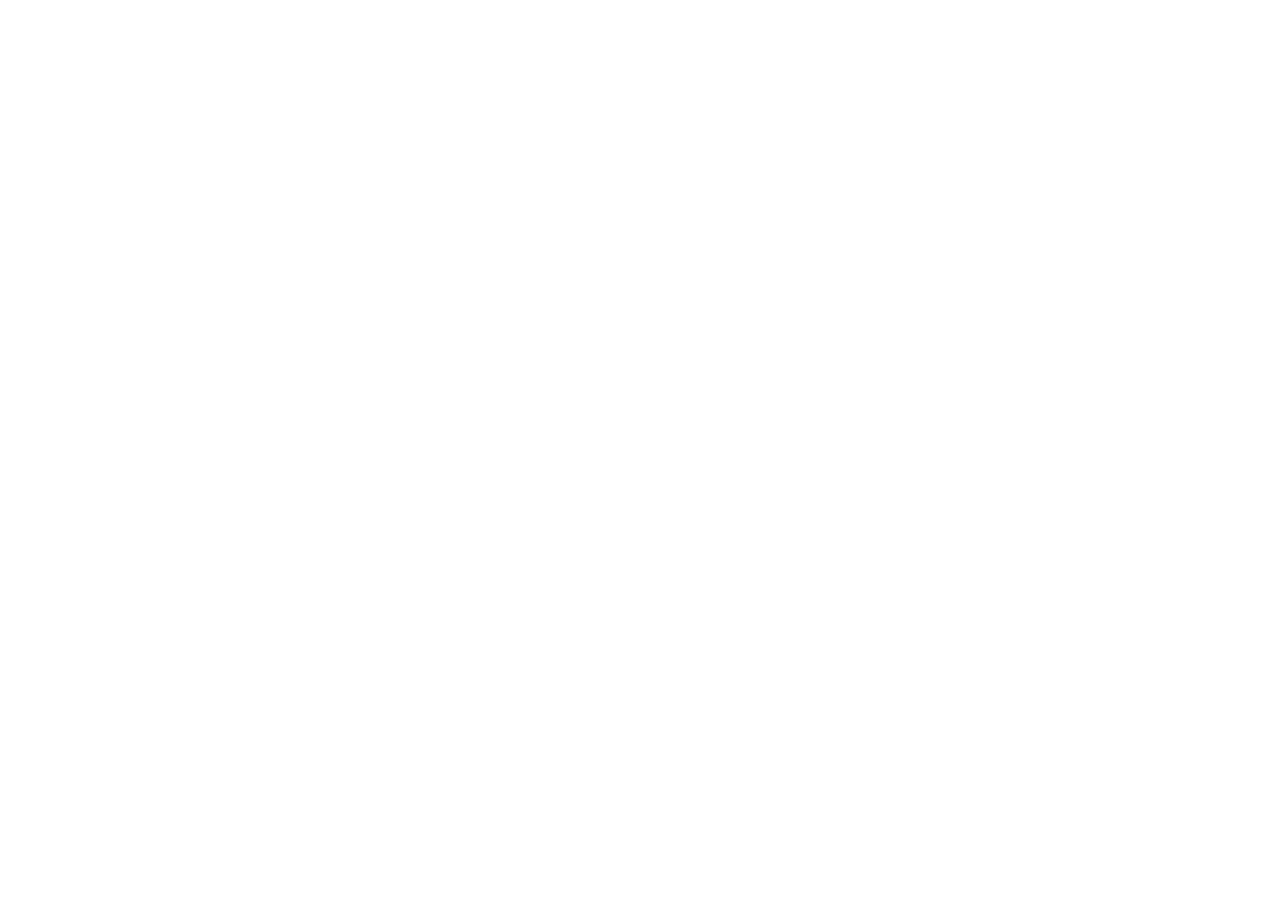
==== docs/index.html @ 1d1999bf "Create index.html" ====
<!doctype html>
<html lang="en">
  <head>
    <meta charset="UTF-8" />
    <link rel="icon" type="image/svg+xml" href="/vite.svg" />
    <meta name="viewport" content="width=device-width, initial-scale=1.0" />
    <title>Vite + Vue + TS</title>
    <script type="module" crossorigin src="/assets/index-CKXNvRRZ.js"></script>
    <link rel="stylesheet" crossorigin href="/assets/index-1byZ3dr3.css">
  </head>
  <body>
    <div id="app"></div>
  </body>
</html>
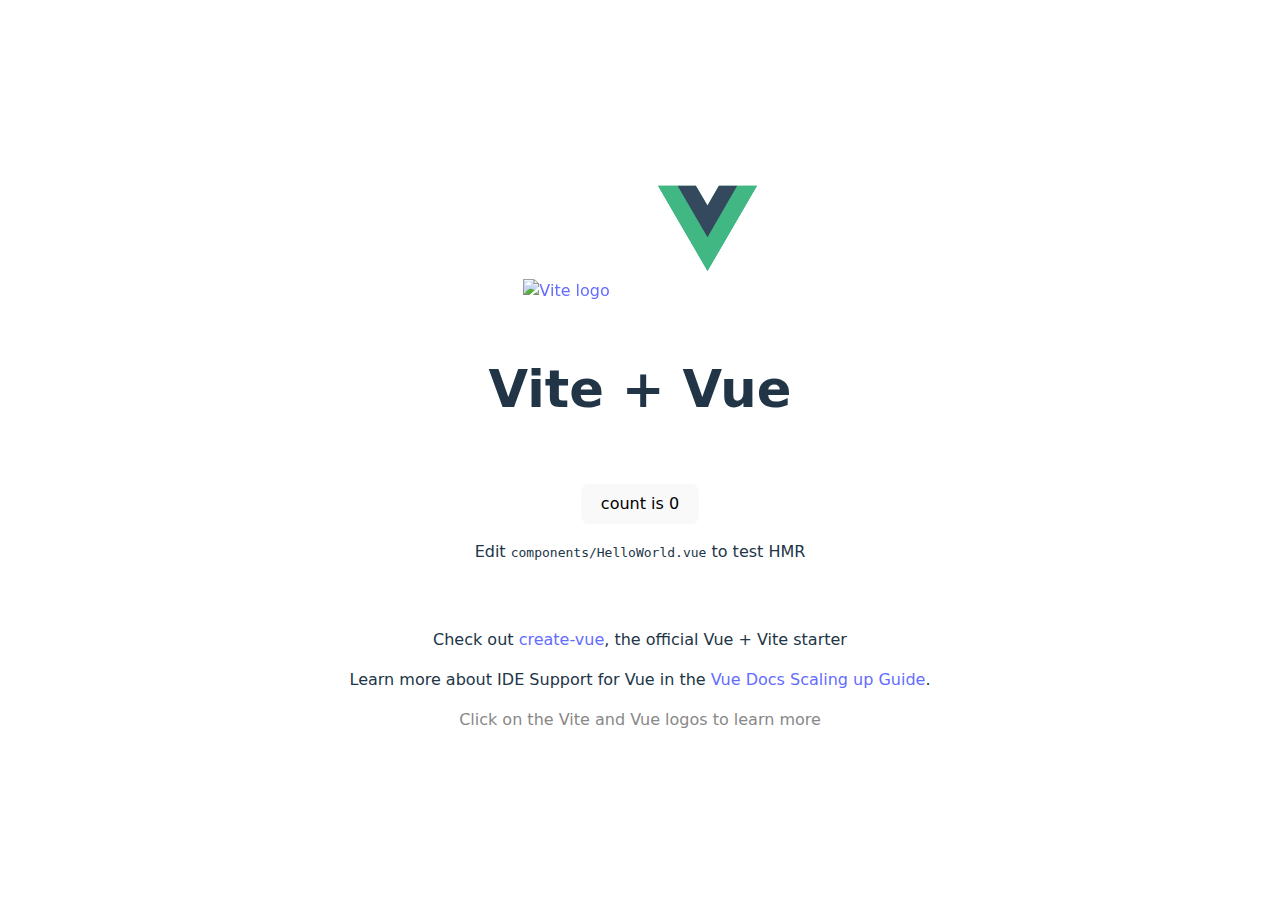
==== commit 52168d65: "Update index.html" ====
--- a/docs/index.html
+++ b/docs/index.html
@@ -5,8 +5,8 @@
     <link rel="icon" type="image/svg+xml" href="/vite.svg" />
     <meta name="viewport" content="width=device-width, initial-scale=1.0" />
     <title>Vite + Vue + TS</title>
-    <script type="module" crossorigin src="/assets/index-CKXNvRRZ.js"></script>
-    <link rel="stylesheet" crossorigin href="/assets/index-1byZ3dr3.css">
+    <script type="module" crossorigin src="./assets/index-CKXNvRRZ.js"></script>
+    <link rel="stylesheet" crossorigin href="./assets/index-1byZ3dr3.css">
   </head>
   <body>
     <div id="app"></div>
--- a/docs/assets/index-1byZ3dr3.css
+++ b/docs/assets/index-1byZ3dr3.css
@@ -0,0 +1 @@
+:root{font-family:system-ui,Avenir,Helvetica,Arial,sans-serif;line-height:1.5;font-weight:400;color-scheme:light dark;color:#ffffffde;background-color:#242424;font-synthesis:none;text-rendering:optimizeLegibility;-webkit-font-smoothing:antialiased;-moz-osx-font-smoothing:grayscale}a{font-weight:500;color:#646cff;text-decoration:inherit}a:hover{color:#535bf2}body{margin:0;display:flex;place-items:center;min-width:320px;min-height:100vh}h1{font-size:3.2em;line-height:1.1}button{border-radius:8px;border:1px solid transparent;padding:.6em 1.2em;font-size:1em;font-weight:500;font-family:inherit;background-color:#1a1a1a;cursor:pointer;transition:border-color .25s}button:hover{border-color:#646cff}button:focus,button:focus-visible{outline:4px auto -webkit-focus-ring-color}.card{padding:2em}#app{max-width:1280px;margin:0 auto;padding:2rem;text-align:center}@media (prefers-color-scheme: light){:root{color:#213547;background-color:#fff}a:hover{color:#747bff}button{background-color:#f9f9f9}}.read-the-docs[data-v-cc337d8c]{color:#888}.logo[data-v-48d00746]{height:6em;padding:1.5em;will-change:filter;transition:filter .3s}.logo[data-v-48d00746]:hover{filter:drop-shadow(0 0 2em #646cffaa)}.logo.vue[data-v-48d00746]:hover{filter:drop-shadow(0 0 2em #42b883aa)}
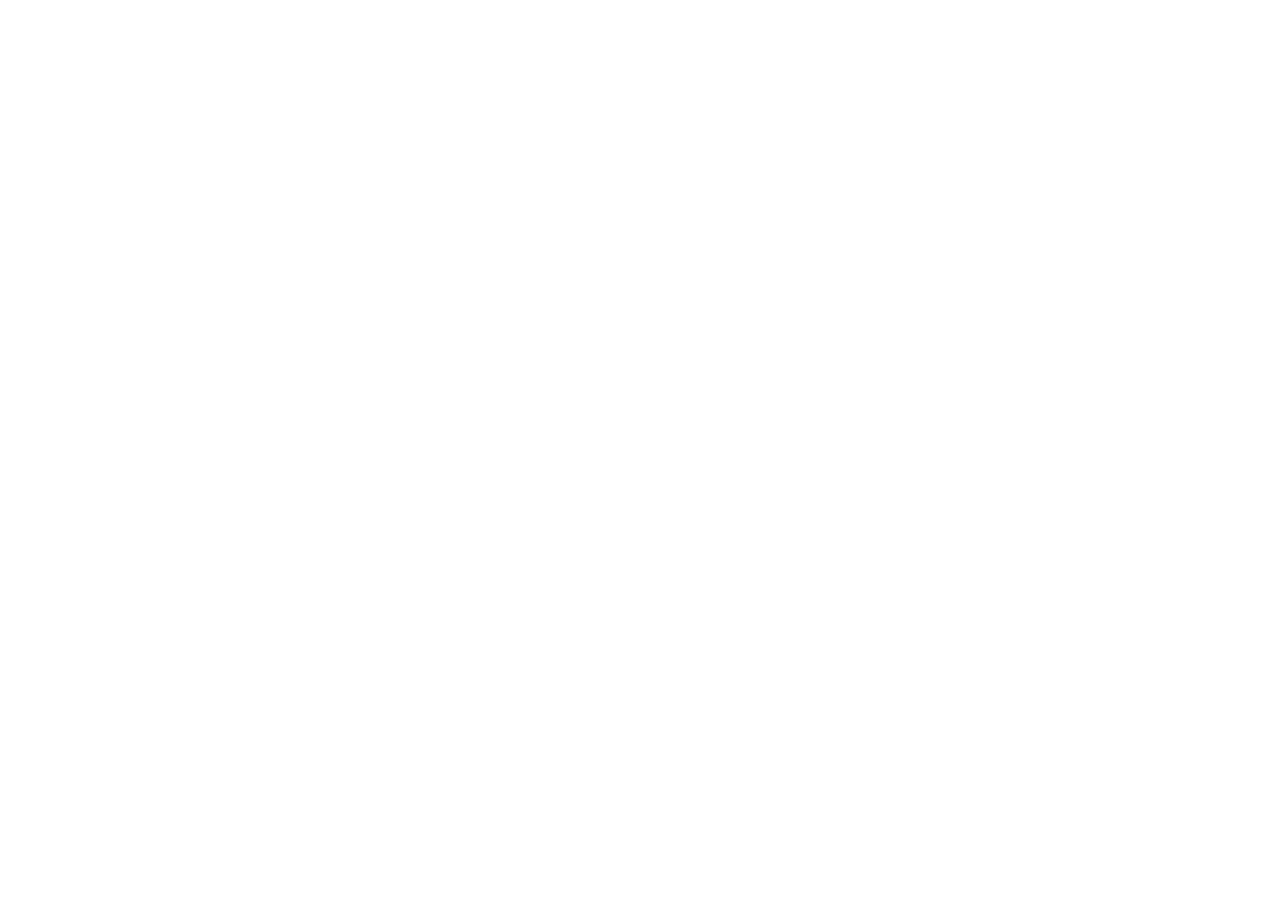
==== commit 5ddee665: "Update index.html" ====
--- a/docs/index.html
+++ b/docs/index.html
@@ -1,14 +1,18 @@
-<!doctype html>
+<!DOCTYPE html>
 <html lang="en">
-  <head>
-    <meta charset="UTF-8" />
-    <link rel="icon" type="image/svg+xml" href="/vite.svg" />
-    <meta name="viewport" content="width=device-width, initial-scale=1.0" />
-    <title>Vite + Vue + TS</title>
-    <script type="module" crossorigin src="./assets/index-CKXNvRRZ.js"></script>
-    <link rel="stylesheet" crossorigin href="./assets/index-1byZ3dr3.css">
-  </head>
-  <body>
-    <div id="app"></div>
-  </body>
+
+<head>
+      <meta charset="UTF-8">
+      <link rel="icon" href="/favicon.ico">
+      <meta name="viewport" content="width=device-width, initial-scale=1.0">
+      <title>Demo</title>
+      <link href="https://fonts.cdnfonts.com/css/lato" rel="stylesheet">
+  <script type="module" crossorigin src="./assets/index-IU7WGxzt.js"></script>
+  <link rel="stylesheet" crossorigin href="./assets/index-e6vzVrHJ.css">
+</head>
+
+<body>
+      <div id="app"></div>
+</body>
+
 </html>
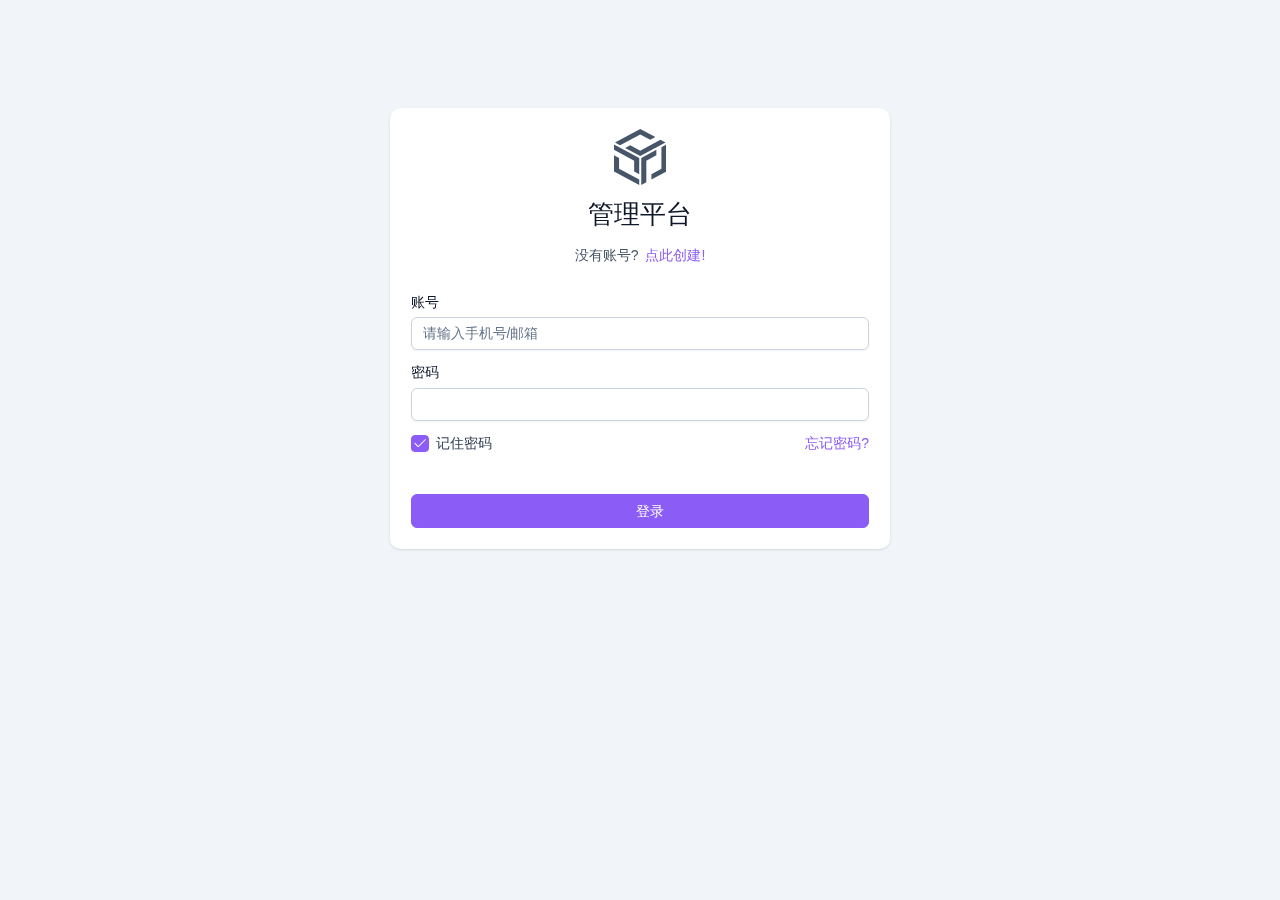
==== commit d5259c78: "update" ====
--- a/docs/index.html
+++ b/docs/index.html
@@ -3,7 +3,7 @@
 
 <head>
       <meta charset="UTF-8">
-      <link rel="icon" href="/favicon.ico">
+      <link rel="icon" href="./favicon.ico">
       <meta name="viewport" content="width=device-width, initial-scale=1.0">
       <title>Demo</title>
       <link href="https://fonts.cdnfonts.com/css/lato" rel="stylesheet">
@@ -15,4 +15,4 @@
       <div id="app"></div>
 </body>
 
-</html>
+</html>--- a/docs/assets/index-e6vzVrHJ.css
+++ b/docs/assets/index-e6vzVrHJ.css
@@ -0,0 +1 @@
+@font-face{font-family:primeicons;font-display:block;src:url(/assets/primeicons-DMOk5skT.eot);src:url(/assets/primeicons-DMOk5skT.eot?#iefix) format("embedded-opentype"),url(/assets/primeicons-C6QP2o4f.woff2) format("woff2"),url(/assets/primeicons-WjwUDZjB.woff) format("woff"),url(/assets/primeicons-MpK4pl85.ttf) format("truetype"),url(/assets/primeicons-Dr5RGzOO.svg?#primeicons) format("svg");font-weight:400;font-style:normal}.pi{font-family:primeicons;speak:none;font-style:normal;font-weight:400;font-variant:normal;text-transform:none;line-height:1;display:inline-block;-webkit-font-smoothing:antialiased;-moz-osx-font-smoothing:grayscale}.pi:before{--webkit-backface-visibility:hidden;backface-visibility:hidden}.pi-fw{width:1.28571429em;text-align:center}.pi-spin{animation:fa-spin 2s infinite linear}@media (prefers-reduced-motion: reduce){.pi-spin{animation-delay:-1ms;animation-duration:1ms;animation-iteration-count:1;transition-delay:0s;transition-duration:0s}}@keyframes fa-spin{0%{transform:rotate(0)}to{transform:rotate(359deg)}}.pi-folder-plus:before{content:""}.pi-receipt:before{content:""}.pi-asterisk:before{content:""}.pi-face-smile:before{content:""}.pi-pinterest:before{content:""}.pi-expand:before{content:""}.pi-pen-to-square:before{content:""}.pi-wave-pulse:before{content:""}.pi-turkish-lira:before{content:""}.pi-spinner-dotted:before{content:""}.pi-crown:before{content:""}.pi-pause-circle:before{content:""}.pi-warehouse:before{content:""}.pi-objects-column:before{content:""}.pi-clipboard:before{content:""}.pi-play-circle:before{content:""}.pi-venus:before{content:""}.pi-cart-minus:before{content:""}.pi-file-plus:before{content:""}.pi-microchip:before{content:""}.pi-twitch:before{content:""}.pi-building-columns:before{content:""}.pi-file-check:before{content:""}.pi-microchip-ai:before{content:""}.pi-trophy:before{content:""}.pi-barcode:before{content:""}.pi-file-arrow-up:before{content:""}.pi-mars:before{content:""}.pi-tiktok:before{content:""}.pi-arrow-up-right-and-arrow-down-left-from-center:before{content:""}.pi-ethereum:before{content:""}.pi-list-check:before{content:""}.pi-thumbtack:before{content:""}.pi-arrow-down-left-and-arrow-up-right-to-center:before{content:""}.pi-equals:before{content:""}.pi-lightbulb:before{content:""}.pi-star-half:before{content:""}.pi-address-book:before{content:""}.pi-chart-scatter:before{content:""}.pi-indian-rupee:before{content:""}.pi-star-half-fill:before{content:""}.pi-cart-arrow-down:before{content:""}.pi-calendar-clock:before{content:""}.pi-sort-up-fill:before{content:""}.pi-sparkles:before{content:""}.pi-bullseye:before{content:""}.pi-sort-down-fill:before{content:""}.pi-graduation-cap:before{content:""}.pi-hammer:before{content:""}.pi-bell-slash:before{content:""}.pi-gauge:before{content:""}.pi-shop:before{content:""}.pi-headphones:before{content:""}.pi-eraser:before{content:""}.pi-stopwatch:before{content:""}.pi-verified:before{content:""}.pi-delete-left:before{content:""}.pi-hourglass:before{content:""}.pi-truck:before{content:""}.pi-wrench:before{content:""}.pi-microphone:before{content:""}.pi-megaphone:before{content:""}.pi-arrow-right-arrow-left:before{content:""}.pi-bitcoin:before{content:""}.pi-file-edit:before{content:""}.pi-language:before{content:""}.pi-file-export:before{content:""}.pi-file-import:before{content:""}.pi-file-word:before{content:""}.pi-gift:before{content:""}.pi-cart-plus:before{content:""}.pi-thumbs-down-fill:before{content:""}.pi-thumbs-up-fill:before{content:""}.pi-arrows-alt:before{content:""}.pi-calculator:before{content:""}.pi-sort-alt-slash:before{content:""}.pi-arrows-h:before{content:""}.pi-arrows-v:before{content:""}.pi-pound:before{content:""}.pi-prime:before{content:""}.pi-chart-pie:before{content:""}.pi-reddit:before{content:""}.pi-code:before{content:""}.pi-sync:before{content:""}.pi-shopping-bag:before{content:""}.pi-server:before{content:""}.pi-database:before{content:""}.pi-hashtag:before{content:""}.pi-bookmark-fill:before{content:""}.pi-filter-fill:before{content:""}.pi-heart-fill:before{content:""}.pi-flag-fill:before{content:""}.pi-circle:before{content:""}.pi-circle-fill:before{content:""}.pi-bolt:before{content:""}.pi-history:before{content:""}.pi-box:before{content:""}.pi-at:before{content:""}.pi-arrow-up-right:before{content:""}.pi-arrow-up-left:before{content:""}.pi-arrow-down-left:before{content:""}.pi-arrow-down-right:before{content:""}.pi-telegram:before{content:""}.pi-stop-circle:before{content:""}.pi-stop:before{content:""}.pi-whatsapp:before{content:""}.pi-building:before{content:""}.pi-qrcode:before{content:""}.pi-car:before{content:""}.pi-instagram:before{content:""}.pi-linkedin:before{content:""}.pi-send:before{content:""}.pi-slack:before{content:""}.pi-sun:before{content:""}.pi-moon:before{content:""}.pi-vimeo:before{content:""}.pi-youtube:before{content:""}.pi-flag:before{content:""}.pi-wallet:before{content:""}.pi-map:before{content:""}.pi-link:before{content:""}.pi-credit-card:before{content:""}.pi-discord:before{content:""}.pi-percentage:before{content:""}.pi-euro:before{content:""}.pi-book:before{content:""}.pi-shield:before{content:""}.pi-paypal:before{content:""}.pi-amazon:before{content:""}.pi-phone:before{content:""}.pi-filter-slash:before{content:""}.pi-facebook:before{content:""}.pi-github:before{content:""}.pi-twitter:before{content:""}.pi-step-backward-alt:before{content:""}.pi-step-forward-alt:before{content:""}.pi-forward:before{content:""}.pi-backward:before{content:""}.pi-fast-backward:before{content:""}.pi-fast-forward:before{content:""}.pi-pause:before{content:""}.pi-play:before{content:""}.pi-compass:before{content:""}.pi-id-card:before{content:""}.pi-ticket:before{content:""}.pi-file-o:before{content:""}.pi-reply:before{content:""}.pi-directions-alt:before{content:""}.pi-directions:before{content:""}.pi-thumbs-up:before{content:""}.pi-thumbs-down:before{content:""}.pi-sort-numeric-down-alt:before{content:""}.pi-sort-numeric-up-alt:before{content:""}.pi-sort-alpha-down-alt:before{content:""}.pi-sort-alpha-up-alt:before{content:""}.pi-sort-numeric-down:before{content:""}.pi-sort-numeric-up:before{content:""}.pi-sort-alpha-down:before{content:""}.pi-sort-alpha-up:before{content:""}.pi-sort-alt:before{content:""}.pi-sort-amount-up:before{content:""}.pi-sort-amount-down:before{content:""}.pi-sort-amount-down-alt:before{content:""}.pi-sort-amount-up-alt:before{content:""}.pi-palette:before{content:""}.pi-undo:before{content:""}.pi-desktop:before{content:""}.pi-sliders-v:before{content:""}.pi-sliders-h:before{content:""}.pi-search-plus:before{content:""}.pi-search-minus:before{content:""}.pi-file-excel:before{content:""}.pi-file-pdf:before{content:""}.pi-check-square:before{content:""}.pi-chart-line:before{content:""}.pi-user-edit:before{content:""}.pi-exclamation-circle:before{content:""}.pi-android:before{content:""}.pi-google:before{content:""}.pi-apple:before{content:""}.pi-microsoft:before{content:""}.pi-heart:before{content:""}.pi-mobile:before{content:""}.pi-tablet:before{content:""}.pi-key:before{content:""}.pi-shopping-cart:before{content:""}.pi-comments:before{content:""}.pi-comment:before{content:""}.pi-briefcase:before{content:""}.pi-bell:before{content:""}.pi-paperclip:before{content:""}.pi-share-alt:before{content:""}.pi-envelope:before{content:""}.pi-volume-down:before{content:""}.pi-volume-up:before{content:""}.pi-volume-off:before{content:""}.pi-eject:before{content:""}.pi-money-bill:before{content:""}.pi-images:before{content:""}.pi-image:before{content:""}.pi-sign-in:before{content:""}.pi-sign-out:before{content:""}.pi-wifi:before{content:""}.pi-sitemap:before{content:""}.pi-chart-bar:before{content:""}.pi-camera:before{content:""}.pi-dollar:before{content:""}.pi-lock-open:before{content:""}.pi-table:before{content:""}.pi-map-marker:before{content:""}.pi-list:before{content:""}.pi-eye-slash:before{content:""}.pi-eye:before{content:""}.pi-folder-open:before{content:""}.pi-folder:before{content:""}.pi-video:before{content:""}.pi-inbox:before{content:""}.pi-lock:before{content:""}.pi-unlock:before{content:""}.pi-tags:before{content:""}.pi-tag:before{content:""}.pi-power-off:before{content:""}.pi-save:before{content:""}.pi-question-circle:before{content:""}.pi-question:before{content:""}.pi-copy:before{content:""}.pi-file:before{content:""}.pi-clone:before{content:""}.pi-calendar-times:before{content:""}.pi-calendar-minus:before{content:""}.pi-calendar-plus:before{content:""}.pi-ellipsis-v:before{content:""}.pi-ellipsis-h:before{content:""}.pi-bookmark:before{content:""}.pi-globe:before{content:""}.pi-replay:before{content:""}.pi-filter:before{content:""}.pi-print:before{content:""}.pi-align-right:before{content:""}.pi-align-left:before{content:""}.pi-align-center:before{content:""}.pi-align-justify:before{content:""}.pi-cog:before{content:""}.pi-cloud-download:before{content:""}.pi-cloud-upload:before{content:""}.pi-cloud:before{content:""}.pi-pencil:before{content:""}.pi-users:before{content:""}.pi-clock:before{content:""}.pi-user-minus:before{content:""}.pi-user-plus:before{content:""}.pi-trash:before{content:""}.pi-external-link:before{content:""}.pi-window-maximize:before{content:""}.pi-window-minimize:before{content:""}.pi-refresh:before{content:""}.pi-user:before{content:""}.pi-exclamation-triangle:before{content:""}.pi-calendar:before{content:""}.pi-chevron-circle-left:before{content:""}.pi-chevron-circle-down:before{content:""}.pi-chevron-circle-right:before{content:""}.pi-chevron-circle-up:before{content:""}.pi-angle-double-down:before{content:""}.pi-angle-double-left:before{content:""}.pi-angle-double-right:before{content:""}.pi-angle-double-up:before{content:""}.pi-angle-down:before{content:""}.pi-angle-left:before{content:""}.pi-angle-right:before{content:""}.pi-angle-up:before{content:""}.pi-upload:before{content:""}.pi-download:before{content:""}.pi-ban:before{content:""}.pi-star-fill:before{content:""}.pi-star:before{content:""}.pi-chevron-left:before{content:""}.pi-chevron-right:before{content:""}.pi-chevron-down:before{content:""}.pi-chevron-up:before{content:""}.pi-caret-left:before{content:""}.pi-caret-right:before{content:""}.pi-caret-down:before{content:""}.pi-caret-up:before{content:""}.pi-search:before{content:""}.pi-check:before{content:""}.pi-check-circle:before{content:""}.pi-times:before{content:""}.pi-times-circle:before{content:""}.pi-plus:before{content:""}.pi-plus-circle:before{content:""}.pi-minus:before{content:""}.pi-minus-circle:before{content:""}.pi-circle-on:before{content:""}.pi-circle-off:before{content:""}.pi-sort-down:before{content:""}.pi-sort-up:before{content:""}.pi-sort:before{content:""}.pi-step-backward:before{content:""}.pi-step-forward:before{content:""}.pi-th-large:before{content:""}.pi-arrow-down:before{content:""}.pi-arrow-left:before{content:""}.pi-arrow-right:before{content:""}.pi-arrow-up:before{content:""}.pi-bars:before{content:""}.pi-arrow-circle-down:before{content:""}.pi-arrow-circle-left:before{content:""}.pi-arrow-circle-right:before{content:""}.pi-arrow-circle-up:before{content:""}.pi-info:before{content:""}.pi-info-circle:before{content:""}.pi-home:before{content:""}.pi-spinner:before{content:""}*,:before,:after{--tw-border-spacing-x: 0;--tw-border-spacing-y: 0;--tw-translate-x: 0;--tw-translate-y: 0;--tw-rotate: 0;--tw-skew-x: 0;--tw-skew-y: 0;--tw-scale-x: 1;--tw-scale-y: 1;--tw-pan-x: ;--tw-pan-y: ;--tw-pinch-zoom: ;--tw-scroll-snap-strictness: proximity;--tw-gradient-from-position: ;--tw-gradient-via-position: ;--tw-gradient-to-position: ;--tw-ordinal: ;--tw-slashed-zero: ;--tw-numeric-figure: ;--tw-numeric-spacing: ;--tw-numeric-fraction: ;--tw-ring-inset: ;--tw-ring-offset-width: 0px;--tw-ring-offset-color: #fff;--tw-ring-color: rgb(59 130 246 / .5);--tw-ring-offset-shadow: 0 0 #0000;--tw-ring-shadow: 0 0 #0000;--tw-shadow: 0 0 #0000;--tw-shadow-colored: 0 0 #0000;--tw-blur: ;--tw-brightness: ;--tw-contrast: ;--tw-grayscale: ;--tw-hue-rotate: ;--tw-invert: ;--tw-saturate: ;--tw-sepia: ;--tw-drop-shadow: ;--tw-backdrop-blur: ;--tw-backdrop-brightness: ;--tw-backdrop-contrast: ;--tw-backdrop-grayscale: ;--tw-backdrop-hue-rotate: ;--tw-backdrop-invert: ;--tw-backdrop-opacity: ;--tw-backdrop-saturate: ;--tw-backdrop-sepia: ;--tw-contain-size: ;--tw-contain-layout: ;--tw-contain-paint: ;--tw-contain-style: }::backdrop{--tw-border-spacing-x: 0;--tw-border-spacing-y: 0;--tw-translate-x: 0;--tw-translate-y: 0;--tw-rotate: 0;--tw-skew-x: 0;--tw-skew-y: 0;--tw-scale-x: 1;--tw-scale-y: 1;--tw-pan-x: ;--tw-pan-y: ;--tw-pinch-zoom: ;--tw-scroll-snap-strictness: proximity;--tw-gradient-from-position: ;--tw-gradient-via-position: ;--tw-gradient-to-position: ;--tw-ordinal: ;--tw-slashed-zero: ;--tw-numeric-figure: ;--tw-numeric-spacing: ;--tw-numeric-fraction: ;--tw-ring-inset: ;--tw-ring-offset-width: 0px;--tw-ring-offset-color: #fff;--tw-ring-color: rgb(59 130 246 / .5);--tw-ring-offset-shadow: 0 0 #0000;--tw-ring-shadow: 0 0 #0000;--tw-shadow: 0 0 #0000;--tw-shadow-colored: 0 0 #0000;--tw-blur: ;--tw-brightness: ;--tw-contrast: ;--tw-grayscale: ;--tw-hue-rotate: ;--tw-invert: ;--tw-saturate: ;--tw-sepia: ;--tw-drop-shadow: ;--tw-backdrop-blur: ;--tw-backdrop-brightness: ;--tw-backdrop-contrast: ;--tw-backdrop-grayscale: ;--tw-backdrop-hue-rotate: ;--tw-backdrop-invert: ;--tw-backdrop-opacity: ;--tw-backdrop-saturate: ;--tw-backdrop-sepia: ;--tw-contain-size: ;--tw-contain-layout: ;--tw-contain-paint: ;--tw-contain-style: }*,:before,:after{box-sizing:border-box;border-width:0;border-style:solid;border-color:#e5e7eb}:before,:after{--tw-content: ""}html,:host{line-height:1.5;-webkit-text-size-adjust:100%;-moz-tab-size:4;-o-tab-size:4;tab-size:4;font-family:ui-sans-serif,system-ui,sans-serif,"Apple Color Emoji","Segoe UI Emoji",Segoe UI Symbol,"Noto Color Emoji";font-feature-settings:normal;font-variation-settings:normal;-webkit-tap-highlight-color:transparent}body{margin:0;line-height:inherit}hr{height:0;color:inherit;border-top-width:1px}abbr:where([title]){-webkit-text-decoration:underline dotted;text-decoration:underline dotted}h1,h2,h3,h4,h5,h6{font-size:inherit;font-weight:inherit}a{color:inherit;text-decoration:inherit}b,strong{font-weight:bolder}code,kbd,samp,pre{font-family:ui-monospace,SFMono-Regular,Menlo,Monaco,Consolas,Liberation Mono,Courier New,monospace;font-feature-settings:normal;font-variation-settings:normal;font-size:1em}small{font-size:80%}sub,sup{font-size:75%;line-height:0;position:relative;vertical-align:baseline}sub{bottom:-.25em}sup{top:-.5em}table{text-indent:0;border-color:inherit;border-collapse:collapse}button,input,optgroup,select,textarea{font-family:inherit;font-feature-settings:inherit;font-variation-settings:inherit;font-size:100%;font-weight:inherit;line-height:inherit;letter-spacing:inherit;color:inherit;margin:0;padding:0}button,select{text-transform:none}button,input:where([type=button]),input:where([type=reset]),input:where([type=submit]){-webkit-appearance:button;background-color:transparent;background-image:none}:-moz-focusring{outline:auto}:-moz-ui-invalid{box-shadow:none}progress{vertical-align:baseline}::-webkit-inner-spin-button,::-webkit-outer-spin-button{height:auto}[type=search]{-webkit-appearance:textfield;outline-offset:-2px}::-webkit-search-decoration{-webkit-appearance:none}::-webkit-file-upload-button{-webkit-appearance:button;font:inherit}summary{display:list-item}blockquote,dl,dd,h1,h2,h3,h4,h5,h6,hr,figure,p,pre{margin:0}fieldset{margin:0;padding:0}legend{padding:0}ol,ul,menu{list-style:none;margin:0;padding:0}dialog{padding:0}textarea{resize:vertical}input::-moz-placeholder,textarea::-moz-placeholder{opacity:1;color:#9ca3af}input::placeholder,textarea::placeholder{opacity:1;color:#9ca3af}button,[role=button]{cursor:pointer}:disabled{cursor:default}img,svg,video,canvas,audio,iframe,embed,object{display:block;vertical-align:middle}img,video{max-width:100%;height:auto}[hidden]:where(:not([hidden=until-found])){display:none}.sr-only{position:absolute;width:1px;height:1px;padding:0;margin:-1px;overflow:hidden;clip:rect(0,0,0,0);white-space:nowrap;border-width:0}.visible{visibility:visible}.static{position:static}.fixed{position:fixed}.absolute{position:absolute}.relative{position:relative}.left-0{left:0}.right-0{right:0}.right-8{right:2rem}.top-8{top:2rem}.top-\[3\.25rem\]{top:3.25rem}.top-full{top:100%}.z-10{z-index:10}.z-20{z-index:20}.order-1{order:1}.col-span-12{grid-column:span 12 / span 12}.col-span-6{grid-column:span 6 / span 6}.col-span-full{grid-column:1 / -1}.m-0{margin:0}.m-2{margin:.5rem}.m-4{margin:1rem}.m-auto{margin:auto}.mx-0{margin-left:0;margin-right:0}.mx-6{margin-left:1.5rem;margin-right:1.5rem}.mx-auto{margin-left:auto;margin-right:auto}.my-12{margin-top:3rem;margin-bottom:3rem}.my-2{margin-top:.5rem;margin-bottom:.5rem}.my-20{margin-top:5rem;margin-bottom:5rem}.my-4{margin-top:1rem;margin-bottom:1rem}.my-8{margin-top:2rem;margin-bottom:2rem}.my-auto{margin-top:auto;margin-bottom:auto}.mb-0{margin-bottom:0}.mb-1{margin-bottom:.25rem}.mb-12{margin-bottom:3rem}.mb-2{margin-bottom:.5rem}.mb-20{margin-bottom:5rem}.mb-3{margin-bottom:.75rem}.mb-4{margin-bottom:1rem}.mb-6{margin-bottom:1.5rem}.mb-8{margin-bottom:2rem}.ml-0{margin-left:0}.ml-2{margin-left:.5rem}.ml-4{margin-left:1rem}.mr-0{margin-right:0}.mr-1{margin-right:.25rem}.mr-2{margin-right:.5rem}.mr-20{margin-right:5rem}.mr-4{margin-right:1rem}.mt-0{margin-top:0}.mt-1{margin-top:.25rem}.mt-2{margin-top:.5rem}.mt-20{margin-top:5rem}.mt-4{margin-top:1rem}.mt-6{margin-top:1.5rem}.mt-8{margin-top:2rem}.block{display:block}.\!flex{display:flex!important}.flex{display:flex}.inline-flex{display:inline-flex}.grid{display:grid}.\!hidden{display:none!important}.hidden{display:none}.h-12{height:3rem}.h-14{height:3.5rem}.h-16{height:4rem}.h-5{height:1.25rem}.h-8{height:2rem}.h-80{height:20rem}.h-full{height:100%}.min-h-screen{min-height:100vh}.w-1\/2{width:50%}.w-10\/12{width:83.333333%}.w-11\/12{width:91.666667%}.w-12{width:3rem}.w-16{width:4rem}.w-32{width:8rem}.w-40{width:10rem}.w-5{width:1.25rem}.w-64{width:16rem}.w-8{width:2rem}.w-9\/12{width:75%}.w-full{width:100%}.\!min-w-40{min-width:10rem!important}.min-w-\[100vw\]{min-width:100vw}.max-w-\[17\.35rem\]{max-width:17.35rem}.max-w-\[500px\]{max-width:500px}.flex-1{flex:1 1 0%}.flex-auto{flex:1 1 auto}.shrink-0{flex-shrink:0}.grow{flex-grow:1}.basis-0{flex-basis:0px}.origin-top{transform-origin:top}.transform{transform:translate(var(--tw-translate-x),var(--tw-translate-y)) rotate(var(--tw-rotate)) skew(var(--tw-skew-x)) skewY(var(--tw-skew-y)) scaleX(var(--tw-scale-x)) scaleY(var(--tw-scale-y))}@keyframes fadein{0%{opacity:0}to{opacity:1}}.animate-fadein{animation:fadein .15s linear}@keyframes fadeout{0%{opacity:1}to{opacity:0}}.animate-fadeout{animation:fadeout .15s linear}@keyframes scalein{0%{opacity:0;transform:scaleY(.8);transition:transform .12s cubic-bezier(0,0,.2,1),opacity .12s cubic-bezier(0,0,.2,1)}to{opacity:1;transform:scaleY(1)}}.animate-scalein{animation:scalein .15s linear}.cursor-pointer{cursor:pointer}.select-none{-webkit-user-select:none;-moz-user-select:none;user-select:none}.list-disc{list-style-type:disc}.list-none{list-style-type:none}.grid-cols-12{grid-template-columns:repeat(12,minmax(0,1fr))}.flex-row{flex-direction:row}.flex-row-reverse{flex-direction:row-reverse}.flex-col{flex-direction:column}.flex-wrap{flex-wrap:wrap}.items-start{align-items:flex-start}.items-center{align-items:center}.justify-end{justify-content:flex-end}.justify-center{justify-content:center}.justify-between{justify-content:space-between}.gap-2{gap:.5rem}.gap-3{gap:.75rem}.gap-4{gap:1rem}.gap-6{gap:1.5rem}.gap-8{gap:2rem}.self-center{align-self:center}.overflow-hidden{overflow:hidden}.whitespace-nowrap{white-space:nowrap}.rounded{border-radius:.25rem}.rounded-full{border-radius:9999px}.rounded-xl{border-radius:.75rem}.border{border-width:1px}.border-0{border-width:0px}.border-2{border-width:2px}.border-b{border-bottom-width:1px}.border-t{border-top-width:1px}.border-none{border-style:none}.border-orange-500{--tw-border-opacity: 1;border-color:rgb(249 115 22 / var(--tw-border-opacity, 1))}.border-pink-500{--tw-border-opacity: 1;border-color:rgb(236 72 153 / var(--tw-border-opacity, 1))}.border-surface-200{--tw-border-opacity: 1;border-color:color-mix(in srgb,var(--p-surface-200) calc(100% * var(--tw-border-opacity, 1)),transparent)}.bg-blue-100{--tw-bg-opacity: 1;background-color:rgb(219 234 254 / var(--tw-bg-opacity, 1))}.bg-blue-200{--tw-bg-opacity: 1;background-color:rgb(191 219 254 / var(--tw-bg-opacity, 1))}.bg-blue-500{--tw-bg-opacity: 1;background-color:rgb(59 130 246 / var(--tw-bg-opacity, 1))}.bg-cyan-100{--tw-bg-opacity: 1;background-color:rgb(207 250 254 / var(--tw-bg-opacity, 1))}.bg-cyan-200{--tw-bg-opacity: 1;background-color:rgb(165 243 252 / var(--tw-bg-opacity, 1))}.bg-cyan-500{--tw-bg-opacity: 1;background-color:rgb(6 182 212 / var(--tw-bg-opacity, 1))}.bg-green-100{--tw-bg-opacity: 1;background-color:rgb(220 252 231 / var(--tw-bg-opacity, 1))}.bg-green-500{--tw-bg-opacity: 1;background-color:rgb(34 197 94 / var(--tw-bg-opacity, 1))}.bg-indigo-200{--tw-bg-opacity: 1;background-color:rgb(199 210 254 / var(--tw-bg-opacity, 1))}.bg-orange-100{--tw-bg-opacity: 1;background-color:rgb(255 237 213 / var(--tw-bg-opacity, 1))}.bg-orange-200{--tw-bg-opacity: 1;background-color:rgb(254 215 170 / var(--tw-bg-opacity, 1))}.bg-orange-500{--tw-bg-opacity: 1;background-color:rgb(249 115 22 / var(--tw-bg-opacity, 1))}.bg-pink-100{--tw-bg-opacity: 1;background-color:rgb(252 231 243 / var(--tw-bg-opacity, 1))}.bg-pink-200{--tw-bg-opacity: 1;background-color:rgb(251 207 232 / var(--tw-bg-opacity, 1))}.bg-pink-500{--tw-bg-opacity: 1;background-color:rgb(236 72 153 / var(--tw-bg-opacity, 1))}.bg-primary{--tw-bg-opacity: 1;background-color:color-mix(in srgb,var(--p-primary-color) calc(100% * var(--tw-bg-opacity, 1)),transparent)}.bg-purple-100{--tw-bg-opacity: 1;background-color:rgb(243 232 255 / var(--tw-bg-opacity, 1))}.bg-purple-200{--tw-bg-opacity: 1;background-color:rgb(233 213 255 / var(--tw-bg-opacity, 1))}.bg-purple-500{--tw-bg-opacity: 1;background-color:rgb(168 85 247 / var(--tw-bg-opacity, 1))}.bg-slate-200{--tw-bg-opacity: 1;background-color:rgb(226 232 240 / var(--tw-bg-opacity, 1))}.bg-surface-0{--tw-bg-opacity: 1;background-color:color-mix(in srgb,var(--p-surface-0) calc(100% * var(--tw-bg-opacity, 1)),transparent)}.bg-surface-100{--tw-bg-opacity: 1;background-color:color-mix(in srgb,var(--p-surface-100) calc(100% * var(--tw-bg-opacity, 1)),transparent)}.bg-surface-200{--tw-bg-opacity: 1;background-color:color-mix(in srgb,var(--p-surface-200) calc(100% * var(--tw-bg-opacity, 1)),transparent)}.bg-surface-300{--tw-bg-opacity: 1;background-color:color-mix(in srgb,var(--p-surface-300) calc(100% * var(--tw-bg-opacity, 1)),transparent)}.bg-surface-50{--tw-bg-opacity: 1;background-color:color-mix(in srgb,var(--p-surface-50) calc(100% * var(--tw-bg-opacity, 1)),transparent)}.bg-teal-200{--tw-bg-opacity: 1;background-color:rgb(153 246 228 / var(--tw-bg-opacity, 1))}.bg-teal-500{--tw-bg-opacity: 1;background-color:rgb(20 184 166 / var(--tw-bg-opacity, 1))}.bg-yellow-100{--tw-bg-opacity: 1;background-color:rgb(254 249 195 / var(--tw-bg-opacity, 1))}.bg-yellow-200{--tw-bg-opacity: 1;background-color:rgb(254 240 138 / var(--tw-bg-opacity, 1))}.fill-surface-600{fill:color-mix(in srgb,var(--p-surface-600) 100%,transparent)}.p-0{padding:0}.p-1{padding:.25rem}.p-2{padding:.5rem}.p-4{padding:1rem}.p-6{padding:1.5rem}.\!px-4{padding-left:1rem!important;padding-right:1rem!important}.px-0{padding-left:0;padding-right:0}.px-12{padding-left:3rem;padding-right:3rem}.px-2{padding-left:.5rem;padding-right:.5rem}.px-4{padding-left:1rem;padding-right:1rem}.px-6{padding-left:1.5rem;padding-right:1.5rem}.px-8{padding-left:2rem;padding-right:2rem}.py-1{padding-top:.25rem;padding-bottom:.25rem}.py-2{padding-top:.5rem;padding-bottom:.5rem}.py-20{padding-top:5rem;padding-bottom:5rem}.py-4{padding-top:1rem;padding-bottom:1rem}.py-5{padding-top:1.25rem;padding-bottom:1.25rem}.py-6{padding-top:1.5rem;padding-bottom:1.5rem}.pb-2{padding-bottom:.5rem}.pb-4{padding-bottom:1rem}.pl-8{padding-left:2rem}.pt-2{padding-top:.5rem}.pt-6{padding-top:1.5rem}.pt-\[12vh\]{padding-top:12vh}.text-center{text-align:center}.text-right{text-align:right}.\!text-2xl{font-size:1.5rem!important;line-height:2rem!important}.\!text-3xl{font-size:1.875rem!important;line-height:2.25rem!important}.\!text-4xl{font-size:2.25rem!important;line-height:2.5rem!important}.\!text-sm{font-size:.875rem!important;line-height:1.25rem!important}.\!text-xl{font-size:1.25rem!important;line-height:1.75rem!important}.text-2xl{font-size:1.5rem;line-height:2rem}.text-3xl{font-size:1.875rem;line-height:2.25rem}.text-4xl{font-size:2.25rem;line-height:2.5rem}.text-5xl{font-size:3rem;line-height:1}.text-6xl{font-size:3.75rem;line-height:1}.text-base{font-size:1rem;line-height:1.5rem}.text-lg{font-size:1.125rem;line-height:1.75rem}.text-sm{font-size:.875rem;line-height:1.25rem}.text-xl{font-size:1.25rem;line-height:1.75rem}.font-bold{font-weight:700}.font-light{font-weight:300}.font-medium{font-weight:500}.font-normal{font-weight:400}.font-semibold{font-weight:600}.not-italic{font-style:normal}.\!leading-none{line-height:1!important}.leading-none{line-height:1}.leading-normal{line-height:1.5}.leading-tight{line-height:1.25}.text-blue-500{--tw-text-opacity: 1;color:rgb(59 130 246 / var(--tw-text-opacity, 1))}.text-blue-700{--tw-text-opacity: 1;color:rgb(29 78 216 / var(--tw-text-opacity, 1))}.text-cyan-500{--tw-text-opacity: 1;color:rgb(6 182 212 / var(--tw-text-opacity, 1))}.text-cyan-700{--tw-text-opacity: 1;color:rgb(14 116 144 / var(--tw-text-opacity, 1))}.text-gray-600{--tw-text-opacity: 1;color:rgb(75 85 99 / var(--tw-text-opacity, 1))}.text-gray-700{--tw-text-opacity: 1;color:rgb(55 65 81 / var(--tw-text-opacity, 1))}.text-gray-900{--tw-text-opacity: 1;color:rgb(17 24 39 / var(--tw-text-opacity, 1))}.text-green-500{--tw-text-opacity: 1;color:rgb(34 197 94 / var(--tw-text-opacity, 1))}.text-indigo-700{--tw-text-opacity: 1;color:rgb(67 56 202 / var(--tw-text-opacity, 1))}.text-orange-500{--tw-text-opacity: 1;color:rgb(249 115 22 / var(--tw-text-opacity, 1))}.text-orange-700{--tw-text-opacity: 1;color:rgb(194 65 12 / var(--tw-text-opacity, 1))}.text-pink-500{--tw-text-opacity: 1;color:rgb(236 72 153 / var(--tw-text-opacity, 1))}.text-pink-700{--tw-text-opacity: 1;color:rgb(190 24 93 / var(--tw-text-opacity, 1))}.text-primary{--tw-text-opacity: 1;color:color-mix(in srgb,var(--p-primary-color) calc(100% * var(--tw-text-opacity, 1)),transparent)}.text-primary-contrast{--tw-text-opacity: 1;color:color-mix(in srgb,var(--p-primary-contrast-color) calc(100% * var(--tw-text-opacity, 1)),transparent)}.text-purple-500{--tw-text-opacity: 1;color:rgb(168 85 247 / var(--tw-text-opacity, 1))}.text-purple-700{--tw-text-opacity: 1;color:rgb(126 34 206 / var(--tw-text-opacity, 1))}.text-red-500{--tw-text-opacity: 1;color:rgb(239 68 68 / var(--tw-text-opacity, 1))}.text-slate-700{--tw-text-opacity: 1;color:rgb(51 65 85 / var(--tw-text-opacity, 1))}.text-surface-500{--tw-text-opacity: 1;color:color-mix(in srgb,var(--p-surface-500) calc(100% * var(--tw-text-opacity, 1)),transparent)}.text-surface-600{--tw-text-opacity: 1;color:color-mix(in srgb,var(--p-surface-600) calc(100% * var(--tw-text-opacity, 1)),transparent)}.text-surface-700{--tw-text-opacity: 1;color:color-mix(in srgb,var(--p-surface-700) calc(100% * var(--tw-text-opacity, 1)),transparent)}.text-surface-900{--tw-text-opacity: 1;color:color-mix(in srgb,var(--p-surface-900) calc(100% * var(--tw-text-opacity, 1)),transparent)}.text-teal-500{--tw-text-opacity: 1;color:rgb(20 184 166 / var(--tw-text-opacity, 1))}.text-teal-700{--tw-text-opacity: 1;color:rgb(15 118 110 / var(--tw-text-opacity, 1))}.text-white{--tw-text-opacity: 1;color:rgb(255 255 255 / var(--tw-text-opacity, 1))}.text-yellow-500{--tw-text-opacity: 1;color:rgb(234 179 8 / var(--tw-text-opacity, 1))}.text-yellow-700{--tw-text-opacity: 1;color:rgb(161 98 7 / var(--tw-text-opacity, 1))}.no-underline{text-decoration-line:none}.shadow{--tw-shadow: 0 1px 3px 0 rgb(0 0 0 / .1), 0 1px 2px -1px rgb(0 0 0 / .1);--tw-shadow-colored: 0 1px 3px 0 var(--tw-shadow-color), 0 1px 2px -1px var(--tw-shadow-color);box-shadow:var(--tw-ring-offset-shadow, 0 0 #0000),var(--tw-ring-shadow, 0 0 #0000),var(--tw-shadow)}.shadow-\[0px_3px_5px_rgba\(0\,0\,0\,0\.02\)\,0px_0px_2px_rgba\(0\,0\,0\,0\.05\)\,0px_1px_4px_rgba\(0\,0\,0\,0\.08\)\]{--tw-shadow: 0px 3px 5px rgba(0,0,0,.02),0px 0px 2px rgba(0,0,0,.05),0px 1px 4px rgba(0,0,0,.08);--tw-shadow-colored: 0px 3px 5px var(--tw-shadow-color), 0px 0px 2px var(--tw-shadow-color), 0px 1px 4px var(--tw-shadow-color);box-shadow:var(--tw-ring-offset-shadow, 0 0 #0000),var(--tw-ring-shadow, 0 0 #0000),var(--tw-shadow)}.shadow-lg{--tw-shadow: 0 10px 15px -3px rgb(0 0 0 / .1), 0 4px 6px -4px rgb(0 0 0 / .1);--tw-shadow-colored: 0 10px 15px -3px var(--tw-shadow-color), 0 4px 6px -4px var(--tw-shadow-color);box-shadow:var(--tw-ring-offset-shadow, 0 0 #0000),var(--tw-ring-shadow, 0 0 #0000),var(--tw-shadow)}.shadow-sm{--tw-shadow: 0 1px 2px 0 rgb(0 0 0 / .05);--tw-shadow-colored: 0 1px 2px 0 var(--tw-shadow-color);box-shadow:var(--tw-ring-offset-shadow, 0 0 #0000),var(--tw-ring-shadow, 0 0 #0000),var(--tw-shadow)}.outline-none{outline:2px solid transparent;outline-offset:2px}.outline-offset-1{outline-offset:1px}.outline-primary{outline-color:color-mix(in srgb,var(--p-primary-color) 100%,transparent)}.filter{filter:var(--tw-blur) var(--tw-brightness) var(--tw-contrast) var(--tw-grayscale) var(--tw-hue-rotate) var(--tw-invert) var(--tw-saturate) var(--tw-sepia) var(--tw-drop-shadow)}.backdrop-blur-2xl{--tw-backdrop-blur: blur(40px);-webkit-backdrop-filter:var(--tw-backdrop-blur) var(--tw-backdrop-brightness) var(--tw-backdrop-contrast) var(--tw-backdrop-grayscale) var(--tw-backdrop-hue-rotate) var(--tw-backdrop-invert) var(--tw-backdrop-opacity) var(--tw-backdrop-saturate) var(--tw-backdrop-sepia);backdrop-filter:var(--tw-backdrop-blur) var(--tw-backdrop-brightness) var(--tw-backdrop-contrast) var(--tw-backdrop-grayscale) var(--tw-backdrop-hue-rotate) var(--tw-backdrop-invert) var(--tw-backdrop-opacity) var(--tw-backdrop-saturate) var(--tw-backdrop-sepia)}.backdrop-saturate-100{--tw-backdrop-saturate: saturate(1);-webkit-backdrop-filter:var(--tw-backdrop-blur) var(--tw-backdrop-brightness) var(--tw-backdrop-contrast) var(--tw-backdrop-grayscale) var(--tw-backdrop-hue-rotate) var(--tw-backdrop-invert) var(--tw-backdrop-opacity) var(--tw-backdrop-saturate) var(--tw-backdrop-sepia);backdrop-filter:var(--tw-backdrop-blur) var(--tw-backdrop-brightness) var(--tw-backdrop-contrast) var(--tw-backdrop-grayscale) var(--tw-backdrop-hue-rotate) var(--tw-backdrop-invert) var(--tw-backdrop-opacity) var(--tw-backdrop-saturate) var(--tw-backdrop-sepia)}.transition-all{transition-property:all;transition-timing-function:cubic-bezier(.4,0,.2,1);transition-duration:.15s}.duration-300{transition-duration:.3s}.border-surface{border-color:var(--p-content-border-color)}.bg-highlight{background:var(--p-highlight-background);color:var(--p-highlight-color)}.rounded-border{border-radius:var(--p-content-border-radius)}.text-color{color:var(--p-text-color)}.text-muted-color{color:var(--p-text-muted-color)}@keyframes enter{0%{opacity:var(--p-enter-opacity, 1);transform:translate3d(var(--p-enter-translate-x, 0),var(--p-enter-translate-y, 0),0) scale3d(var(--p-enter-scale, 1),var(--p-enter-scale, 1),var(--p-enter-scale, 1)) rotate(var(--p-enter-rotate, 0))}}@keyframes leave{to{opacity:var(--p-leave-opacity, 1);transform:translate3d(var(--p-leave-translate-x, 0),var(--p-leave-translate-y, 0),0) scale3d(var(--p-leave-scale, 1),var(--p-leave-scale, 1),var(--p-leave-scale, 1)) rotate(var(--p-leave-rotate, 0))}}:root{--primary-color: var(--p-primary-color);--primary-contrast-color: var(--p-primary-contrast-color);--text-color: var(--p-text-color);--text-color-secondary: var(--p-text-muted-color);--surface-border: var(--p-content-border-color);--surface-card: var(--p-content-background);--surface-hover: var(--p-content-hover-background);--surface-overlay: var(--p-overlay-popover-background);--transition-duration: var(--p-transition-duration);--maskbg: var(--p-mask-background);--content-border-radius: var(--p-content-border-radius);--layout-section-transition-duration: .2s;--element-transition-duration: var(--p-transition-duration);--focus-ring-width: var(--p-focus-ring-width);--focus-ring-style: var(--p-focus-ring-style);--focus-ring-color: var(--p-focus-ring-color);--focus-ring-offset: var(--p-focus-ring-offset);--focus-ring-shadow: var(--p-focus-ring-shadow);--surface-ground: var(--p-surface-100);--code-background: var(--p-surface-900);--code-color: var(--p-surface-200)}:root[class*=app-dark]{--surface-ground: var(--p-surface-950);--code-background: var(--p-surface-800);--code-color: var(--p-surface-100)}.preloader{position:fixed;z-index:999999;background:#edf1f5;width:100%;height:100%}.preloader-content{border:0 solid transparent;border-radius:50%;width:150px;height:150px;position:absolute;top:calc(50vh - 75px);left:calc(50vw - 75px)}.preloader-content:before,.preloader-content:after{content:"";border:1em solid var(--primary-color);border-radius:50%;width:inherit;height:inherit;position:absolute;top:0;left:0;animation:loader 2s linear infinite;opacity:0}.preloader-content:before{animation-delay:.5s}@keyframes loader{0%{transform:scale(0);opacity:0}50%{opacity:1}to{transform:scale(1);opacity:0}}html{height:100%;font-size:14px;line-height:1.2}body{font-family:Lato,sans-serif;color:var(--text-color);background-color:var(--surface-ground);margin:0;padding:0;min-height:100%;-webkit-font-smoothing:antialiased;-moz-osx-font-smoothing:grayscale}a{text-decoration:none}.layout-wrapper{min-height:100vh}.layout-main-container{display:flex;flex-direction:column;min-height:100vh;justify-content:space-between;padding:6rem 2rem 0;transition:margin-left var(--layout-section-transition-duration)}.layout-main{flex:1 1 auto;padding-bottom:2rem}.layout-topbar{position:fixed;height:4rem;z-index:997;left:0;top:0;width:100%;padding:0 2rem;background-color:var(--surface-card);transition:left var(--layout-section-transition-duration);display:flex;align-items:center}.layout-topbar .layout-topbar-logo-container{width:20rem;display:flex;align-items:center}.layout-topbar .layout-topbar-logo{display:inline-flex;align-items:center;font-size:1.5rem;border-radius:var(--content-border-radius);color:var(--text-color);font-weight:500;gap:.5rem}.layout-topbar .layout-topbar-logo svg{width:3rem}.layout-topbar .layout-topbar-logo:focus-visible{outline-width:var(--focus-ring-width);outline-style:var(--focus-ring-style);outline-color:var(--focus-ring-color);outline-offset:var(--focus-ring-offset);box-shadow:var(--focus-ring-shadow);transition:box-shadow var(--transition-duration),outline-color var(--transition-duration)}.layout-topbar .layout-topbar-action{display:inline-flex;justify-content:center;align-items:center;border-radius:50%;width:2.5rem;height:2.5rem;color:var(--text-color);transition:background-color var(--element-transition-duration);cursor:pointer}.layout-topbar .layout-topbar-action:hover{background-color:var(--surface-hover)}.layout-topbar .layout-topbar-action:focus-visible{outline-width:var(--focus-ring-width);outline-style:var(--focus-ring-style);outline-color:var(--focus-ring-color);outline-offset:var(--focus-ring-offset);box-shadow:var(--focus-ring-shadow);transition:box-shadow var(--transition-duration),outline-color var(--transition-duration)}.layout-topbar .layout-topbar-action i{font-size:1.25rem}.layout-topbar .layout-topbar-action span{font-size:1rem;display:none}.layout-topbar .layout-topbar-action.layout-topbar-action-highlight{background-color:var(--primary-color);color:var(--primary-contrast-color)}.layout-topbar .layout-menu-button{margin-right:.5rem}.layout-topbar .layout-topbar-menu-button{display:none}.layout-topbar .layout-topbar-actions{margin-left:auto;display:flex;gap:1rem}.layout-topbar .layout-topbar-menu-content,.layout-topbar .layout-config-menu{display:flex;gap:1rem}@media (max-width: 991px){.layout-topbar{padding:0 2rem}.layout-topbar .layout-topbar-logo-container{width:auto}.layout-topbar .layout-menu-button{margin-left:0;margin-right:.5rem}.layout-topbar .layout-topbar-menu-button{display:inline-flex}.layout-topbar .layout-topbar-menu{position:absolute;background-color:var(--surface-overlay);transform-origin:top;box-shadow:0 3px 5px #00000005,0 0 2px #0000000d,0 1px 4px #00000014;border-radius:var(--content-border-radius);padding:1rem;right:2rem;top:4rem;min-width:15rem;border:1px solid var(--surface-border)}.layout-topbar .layout-topbar-menu .layout-topbar-menu-content{gap:.5rem}.layout-topbar .layout-topbar-menu .layout-topbar-action{display:flex;width:100%;height:auto;justify-content:flex-start;border-radius:var(--content-border-radius);padding:.5rem 1rem}.layout-topbar .layout-topbar-menu .layout-topbar-action i{font-size:1rem;margin-right:.5rem}.layout-topbar .layout-topbar-menu .layout-topbar-action span{font-weight:medium;display:block}.layout-topbar .layout-topbar-menu-content{flex-direction:column}}.config-panel .config-panel-label{font-size:.875rem;color:var(--text-secondary-color);font-weight:600;line-height:1}.config-panel .config-panel-colors>div{padding-top:.5rem;display:flex;gap:.5rem;flex-wrap:wrap;justify-content:space-between}.config-panel .config-panel-colors>div button{border:none;width:1.25rem;height:1.25rem;border-radius:50%;padding:0;cursor:pointer;outline-color:transparent;outline-width:2px;outline-style:solid;outline-offset:1px}.config-panel .config-panel-colors>div button.active-color{outline-color:var(--primary-color)}.config-panel .config-panel-settings{display:flex;flex-direction:column;gap:.5rem}.layout-sidebar{position:fixed;width:20rem;height:calc(100vh - 8rem);z-index:999;overflow-y:auto;-webkit-user-select:none;-moz-user-select:none;user-select:none;top:6rem;left:2rem;transition:transform var(--layout-section-transition-duration),left var(--layout-section-transition-duration);background-color:var(--surface-overlay);border-radius:var(--content-border-radius);padding:.5rem 1.5rem}.layout-menu{margin:0;padding:0;list-style-type:none}.layout-menu .layout-root-menuitem>.layout-menuitem-root-text{font-size:.857rem;text-transform:uppercase;font-weight:700;color:var(--text-color);margin:.75rem 0}.layout-menu .layout-root-menuitem>a{display:none}.layout-menu a{-webkit-user-select:none;-moz-user-select:none;user-select:none}.layout-menu a.active-menuitem>.layout-submenu-toggler{transform:rotate(-180deg)}.layout-menu li.active-menuitem>a .layout-submenu-toggler{transform:rotate(-180deg)}.layout-menu ul{margin:0;padding:0;list-style-type:none}.layout-menu ul a{display:flex;align-items:center;position:relative;outline:0 none;color:var(--text-color);cursor:pointer;padding:.75rem 1rem;border-radius:var(--content-border-radius);transition:background-color var(--element-transition-duration),box-shadow var(--element-transition-duration)}.layout-menu ul a .layout-menuitem-icon{margin-right:.5rem}.layout-menu ul a .layout-submenu-toggler{font-size:75%;margin-left:auto;transition:transform var(--element-transition-duration)}.layout-menu ul a.active-route{font-weight:700;color:var(--primary-color)}.layout-menu ul a:hover{background-color:var(--surface-hover)}.layout-menu ul a:focus{outline-offset:-1px;box-shadow:inset var(--focus-ring-shadow)}.layout-menu ul ul{overflow:hidden;border-radius:var(--content-border-radius)}.layout-menu ul ul li a{margin-left:1rem}.layout-menu ul ul li li a{margin-left:2rem}.layout-menu ul ul li li li a{margin-left:2.5rem}.layout-menu ul ul li li li li a{margin-left:3rem}.layout-menu ul ul li li li li li a{margin-left:3.5rem}.layout-menu ul ul li li li li li li a{margin-left:4rem}.layout-submenu-enter-from,.layout-submenu-leave-to{max-height:0}.layout-submenu-enter-to,.layout-submenu-leave-from{max-height:1000px}.layout-submenu-leave-active{overflow:hidden;transition:max-height .45s cubic-bezier(0,1,0,1)}.layout-submenu-enter-active{overflow:hidden;transition:max-height 1s ease-in-out}.layout-footer{display:flex;align-items:center;justify-content:center;padding:1rem 0;gap:.5rem;border-top:1px solid var(--surface-border)}@media screen and (min-width: 1960px){.layout-main,.landing-wrapper{width:1504px;margin-left:auto!important;margin-right:auto!important}}@media (min-width: 992px){.layout-wrapper.layout-overlay .layout-main-container{margin-left:0;padding-left:2rem}.layout-wrapper.layout-overlay .layout-sidebar{transform:translate(-100%);left:0;top:0;height:100vh;border-top-left-radius:0;border-bottom-left-radius:0;border-right:1px solid var(--surface-border);transition:transform .4s cubic-bezier(.05,.74,.2,.99),left .4s cubic-bezier(.05,.74,.2,.99);box-shadow:0 3px 5px #00000005,0 0 2px #0000000d,0 1px 4px #00000014}.layout-wrapper.layout-overlay.layout-overlay-active .layout-sidebar{transform:translate(0)}.layout-wrapper.layout-static .layout-main-container{margin-left:22rem}.layout-wrapper.layout-static.layout-static-inactive .layout-sidebar{transform:translate(-100%);left:0}.layout-wrapper.layout-static.layout-static-inactive .layout-main-container{margin-left:0;padding-left:2rem}.layout-wrapper .layout-mask{display:none}}@media (max-width: 991px){.blocked-scroll{overflow:hidden}.layout-wrapper .layout-main-container{margin-left:0;padding-left:2rem}.layout-wrapper .layout-sidebar{transform:translate(-100%);left:0;top:0;height:100vh;border-top-left-radius:0;border-bottom-left-radius:0;transition:transform .4s cubic-bezier(.05,.74,.2,.99),left .4s cubic-bezier(.05,.74,.2,.99)}.layout-wrapper .layout-mask{display:none;position:fixed;top:0;left:0;z-index:998;width:100%;height:100%;background-color:var(--maskbg)}.layout-wrapper.layout-mobile-active .layout-sidebar{transform:translate(0)}.layout-wrapper.layout-mobile-active .layout-mask{display:block}}.clearfix:after{content:" ";display:block;clear:both}.card{background:var(--surface-card);padding:2rem;margin-bottom:2rem;border-radius:var(--content-border-radius)}.card:last-child{margin-bottom:0}.p-toast.p-toast-top-right,.p-toast.p-toast-top-left,.p-toast.p-toast-top-center{top:100px}h1,h2,h3,h4,h5,h6{margin:1.5rem 0 1rem;font-family:inherit;font-weight:700;line-height:1.5;color:var(--text-color)}h1:first-child,h2:first-child,h3:first-child,h4:first-child,h5:first-child,h6:first-child{margin-top:0}h1{font-size:2.5rem}h2{font-size:2rem}h3{font-size:1.75rem}h4{font-size:1.5rem}h5{font-size:1.25rem}h6{font-size:1rem}mark{background:#fff8e1;padding:.25rem .4rem;border-radius:var(--content-border-radius);font-family:monospace}blockquote{margin:1rem 0;padding:0 2rem;border-left:4px solid #90a4ae}hr{border-top:solid var(--surface-border);border-width:1px 0 0 0;margin:1rem 0}p{margin:0 0 1rem;line-height:1.5}p:last-child{margin-bottom:0}pre.app-code{background-color:var(--code-background);margin:0 0 1rem;padding:0;border-radius:var(--content-border-radius);overflow:auto}pre.app-code code{color:var(--code-color);padding:1rem;margin:0;line-height:1.5;display:block;font-weight:semibold;font-family:monaco,Consolas,monospace}span.flag{width:44px;height:30px;display:inline-block}img.flag{width:30px}.flag{background:url(https://primefaces.org/cdn/primevue/images/flag/flags_responsive.png) no-repeat;background-size:100%;vertical-align:middle}.flag-ad{background-position:0 .413223%}.flag-ae{background-position:0 .826446%}.flag-af{background-position:0 1.239669%}.flag-ag{background-position:0 1.652893%}.flag-ai{background-position:0 2.066116%}.flag-al{background-position:0 2.479339%}.flag-am{background-position:0 2.892562%}.flag-an{background-position:0 3.305785%}.flag-ao{background-position:0 3.719008%}.flag-aq{background-position:0 4.132231%}.flag-ar{background-position:0 4.545455%}.flag-as{background-position:0 4.958678%}.flag-at{background-position:0 5.371901%}.flag-au{background-position:0 5.785124%}.flag-aw{background-position:0 6.198347%}.flag-az{background-position:0 6.61157%}.flag-ba{background-position:0 7.024793%}.flag-bb{background-position:0 7.438017%}.flag-bd{background-position:0 7.85124%}.flag-be{background-position:0 8.264463%}.flag-bf{background-position:0 8.677686%}.flag-bg{background-position:0 9.090909%}.flag-bh{background-position:0 9.504132%}.flag-bi{background-position:0 9.917355%}.flag-bj{background-position:0 10.330579%}.flag-bm{background-position:0 10.743802%}.flag-bn{background-position:0 11.157025%}.flag-bo{background-position:0 11.570248%}.flag-br{background-position:0 11.983471%}.flag-bs{background-position:0 12.396694%}.flag-bt{background-position:0 12.809917%}.flag-bv{background-position:0 13.22314%}.flag-bw{background-position:0 13.636364%}.flag-by{background-position:0 14.049587%}.flag-bz{background-position:0 14.46281%}.flag-ca{background-position:0 14.876033%}.flag-cc{background-position:0 15.289256%}.flag-cd{background-position:0 15.702479%}.flag-cf{background-position:0 16.115702%}.flag-cg{background-position:0 16.528926%}.flag-ch{background-position:0 16.942149%}.flag-ci{background-position:0 17.355372%}.flag-ck{background-position:0 17.768595%}.flag-cl{background-position:0 18.181818%}.flag-cm{background-position:0 18.595041%}.flag-cn{background-position:0 19.008264%}.flag-co{background-position:0 19.421488%}.flag-cr{background-position:0 19.834711%}.flag-cu{background-position:0 20.247934%}.flag-cv{background-position:0 20.661157%}.flag-cx{background-position:0 21.07438%}.flag-cy{background-position:0 21.487603%}.flag-cz{background-position:0 21.900826%}.flag-de{background-position:0 22.31405%}.flag-dj{background-position:0 22.727273%}.flag-dk{background-position:0 23.140496%}.flag-dm{background-position:0 23.553719%}.flag-do{background-position:0 23.966942%}.flag-dz{background-position:0 24.380165%}.flag-ec{background-position:0 24.793388%}.flag-ee{background-position:0 25.206612%}.flag-eg{background-position:0 25.619835%}.flag-eh{background-position:0 26.033058%}.flag-er{background-position:0 26.446281%}.flag-es{background-position:0 26.859504%}.flag-et{background-position:0 27.272727%}.flag-fi{background-position:0 27.68595%}.flag-fj{background-position:0 28.099174%}.flag-fk{background-position:0 28.512397%}.flag-fm{background-position:0 28.92562%}.flag-fo{background-position:0 29.338843%}.flag-fr{background-position:0 29.752066%}.flag-ga{background-position:0 30.165289%}.flag-gd{background-position:0 30.578512%}.flag-ge{background-position:0 30.991736%}.flag-gf{background-position:0 31.404959%}.flag-gh{background-position:0 31.818182%}.flag-gi{background-position:0 32.231405%}.flag-gl{background-position:0 32.644628%}.flag-gm{background-position:0 33.057851%}.flag-gn{background-position:0 33.471074%}.flag-gp{background-position:0 33.884298%}.flag-gq{background-position:0 34.297521%}.flag-gr{background-position:0 34.710744%}.flag-gs{background-position:0 35.123967%}.flag-gt{background-position:0 35.53719%}.flag-gu{background-position:0 35.950413%}.flag-gw{background-position:0 36.363636%}.flag-gy{background-position:0 36.77686%}.flag-hk{background-position:0 37.190083%}.flag-hm{background-position:0 37.603306%}.flag-hn{background-position:0 38.016529%}.flag-hr{background-position:0 38.429752%}.flag-ht{background-position:0 38.842975%}.flag-hu{background-position:0 39.256198%}.flag-id{background-position:0 39.669421%}.flag-ie{background-position:0 40.082645%}.flag-il{background-position:0 40.495868%}.flag-in{background-position:0 40.909091%}.flag-io{background-position:0 41.322314%}.flag-iq{background-position:0 41.735537%}.flag-ir{background-position:0 42.14876%}.flag-is{background-position:0 42.561983%}.flag-it{background-position:0 42.975207%}.flag-jm{background-position:0 43.38843%}.flag-jo{background-position:0 43.801653%}.flag-jp{background-position:0 44.214876%}.flag-ke{background-position:0 44.628099%}.flag-kg{background-position:0 45.041322%}.flag-kh{background-position:0 45.454545%}.flag-ki{background-position:0 45.867769%}.flag-km{background-position:0 46.280992%}.flag-kn{background-position:0 46.694215%}.flag-kp{background-position:0 47.107438%}.flag-kr{background-position:0 47.520661%}.flag-kw{background-position:0 47.933884%}.flag-ky{background-position:0 48.347107%}.flag-kz{background-position:0 48.760331%}.flag-la{background-position:0 49.173554%}.flag-lb{background-position:0 49.586777%}.flag-lc{background-position:0 50%}.flag-li{background-position:0 50.413223%}.flag-lk{background-position:0 50.826446%}.flag-lr{background-position:0 51.239669%}.flag-ls{background-position:0 51.652893%}.flag-lt{background-position:0 52.066116%}.flag-lu{background-position:0 52.479339%}.flag-lv{background-position:0 52.892562%}.flag-ly{background-position:0 53.305785%}.flag-ma{background-position:0 53.719008%}.flag-mc{background-position:0 54.132231%}.flag-md{background-position:0 54.545455%}.flag-me{background-position:0 54.958678%}.flag-mg{background-position:0 55.371901%}.flag-mh{background-position:0 55.785124%}.flag-mk{background-position:0 56.198347%}.flag-ml{background-position:0 56.61157%}.flag-mm{background-position:0 57.024793%}.flag-mn{background-position:0 57.438017%}.flag-mo{background-position:0 57.85124%}.flag-mp{background-position:0 58.264463%}.flag-mq{background-position:0 58.677686%}.flag-mr{background-position:0 59.090909%}.flag-ms{background-position:0 59.504132%}.flag-mt{background-position:0 59.917355%}.flag-mu{background-position:0 60.330579%}.flag-mv{background-position:0 60.743802%}.flag-mw{background-position:0 61.157025%}.flag-mx{background-position:0 61.570248%}.flag-my{background-position:0 61.983471%}.flag-mz{background-position:0 62.396694%}.flag-na{background-position:0 62.809917%}.flag-nc{background-position:0 63.22314%}.flag-ne{background-position:0 63.636364%}.flag-nf{background-position:0 64.049587%}.flag-ng{background-position:0 64.46281%}.flag-ni{background-position:0 64.876033%}.flag-nl{background-position:0 65.289256%}.flag-no{background-position:0 65.702479%}.flag-np{background-position:0 66.115702%}.flag-nr{background-position:0 66.528926%}.flag-nu{background-position:0 66.942149%}.flag-nz{background-position:0 67.355372%}.flag-om{background-position:0 67.768595%}.flag-pa{background-position:0 68.181818%}.flag-pe{background-position:0 68.595041%}.flag-pf{background-position:0 69.008264%}.flag-pg{background-position:0 69.421488%}.flag-ph{background-position:0 69.834711%}.flag-pk{background-position:0 70.247934%}.flag-pl{background-position:0 70.661157%}.flag-pm{background-position:0 71.07438%}.flag-pn{background-position:0 71.487603%}.flag-pr{background-position:0 71.900826%}.flag-pt{background-position:0 72.31405%}.flag-pw{background-position:0 72.727273%}.flag-py{background-position:0 73.140496%}.flag-qa{background-position:0 73.553719%}.flag-re{background-position:0 73.966942%}.flag-ro{background-position:0 74.380165%}.flag-rs{background-position:0 74.793388%}.flag-ru{background-position:0 75.206612%}.flag-rw{background-position:0 75.619835%}.flag-sa{background-position:0 76.033058%}.flag-sb{background-position:0 76.446281%}.flag-sc{background-position:0 76.859504%}.flag-sd{background-position:0 77.272727%}.flag-se{background-position:0 77.68595%}.flag-sg{background-position:0 78.099174%}.flag-sh{background-position:0 78.512397%}.flag-si{background-position:0 78.92562%}.flag-sj{background-position:0 79.338843%}.flag-sk{background-position:0 79.752066%}.flag-sl{background-position:0 80.165289%}.flag-sm{background-position:0 80.578512%}.flag-sn{background-position:0 80.991736%}.flag-so{background-position:0 81.404959%}.flag-sr{background-position:0 81.818182%}.flag-ss{background-position:0 82.231405%}.flag-st{background-position:0 82.644628%}.flag-sv{background-position:0 83.057851%}.flag-sy{background-position:0 83.471074%}.flag-sz{background-position:0 83.884298%}.flag-tc{background-position:0 84.297521%}.flag-td{background-position:0 84.710744%}.flag-tf{background-position:0 85.123967%}.flag-tg{background-position:0 85.53719%}.flag-th{background-position:0 85.950413%}.flag-tj{background-position:0 86.363636%}.flag-tk{background-position:0 86.77686%}.flag-tl{background-position:0 87.190083%}.flag-tm{background-position:0 87.603306%}.flag-tn{background-position:0 88.016529%}.flag-to{background-position:0 88.429752%}.flag-tp{background-position:0 88.842975%}.flag-tr{background-position:0 89.256198%}.flag-tt{background-position:0 89.669421%}.flag-tv{background-position:0 90.082645%}.flag-tw{background-position:0 90.495868%}.flag-ty{background-position:0 90.909091%}.flag-tz{background-position:0 91.322314%}.flag-ua{background-position:0 91.735537%}.flag-ug{background-position:0 92.14876%}.flag-gb,.flag-uk{background-position:0 92.561983%}.flag-um{background-position:0 92.975207%}.flag-us{background-position:0 93.38843%}.flag-uy{background-position:0 93.801653%}.flag-uz{background-position:0 94.214876%}.flag-va{background-position:0 94.628099%}.flag-vc{background-position:0 95.041322%}.flag-ve{background-position:0 95.454545%}.flag-vg{background-position:0 95.867769%}.flag-vi{background-position:0 96.280992%}.flag-vn{background-position:0 96.694215%}.flag-vu{background-position:0 97.107438%}.flag-wf{background-position:0 97.520661%}.flag-ws{background-position:0 97.933884%}.flag-ye{background-position:0 98.347107%}.flag-za{background-position:0 98.760331%}.flag-zm{background-position:0 99.173554%}.flag-zr{background-position:0 99.586777%}.flag-zw{background-position:0 100%}.hover\:border-primary:hover{--tw-border-opacity: 1;border-color:color-mix(in srgb,var(--p-primary-color) calc(100% * var(--tw-border-opacity, 1)),transparent)}.hover\:underline:hover{text-decoration-line:underline}@media (min-width: 576px){.sm\:order-2{order:2}.sm\:col-span-6{grid-column:span 6 / span 6}.sm\:flex-row{flex-direction:row}.sm\:items-center{align-items:center}.sm\:px-20{padding-left:5rem;padding-right:5rem}}@media (min-width: 768px){.md\:col-span-10{grid-column:span 10 / span 10}.md\:col-span-12{grid-column:span 12 / span 12}.md\:col-span-2{grid-column:span 2 / span 2}.md\:col-span-3{grid-column:span 3 / span 3}.md\:mx-12{margin-left:3rem;margin-right:3rem}.md\:mx-20{margin-left:5rem;margin-right:5rem}.md\:my-6{margin-top:1.5rem;margin-bottom:1.5rem}.md\:mb-0{margin-bottom:0}.md\:ml-2{margin-left:.5rem}.md\:ml-20{margin-left:5rem}.md\:mr-2{margin-right:.5rem}.md\:mt-0{margin-top:0}.md\:mt-4{margin-top:1rem}.md\:mt-6{margin-top:1.5rem}.md\:\!flex{display:flex!important}.md\:\!hidden{display:none!important}.md\:w-1\/2{width:50%}.md\:w-1\/3{width:33.333333%}.md\:w-2\/12{width:16.666667%}.md\:w-40{width:10rem}.md\:w-5\/12{width:41.666667%}.md\:w-\[30rem\]{width:30rem}.md\:w-auto{width:auto}.md\:flex-initial{flex:0 1 auto}.md\:flex-row{flex-direction:row}.md\:flex-col{flex-direction:column}.md\:items-end{align-items:flex-end}.md\:items-center{align-items:center}.md\:justify-start{justify-content:flex-start}.md\:justify-end{justify-content:flex-end}.md\:justify-between{justify-content:space-between}.md\:p-20{padding:5rem}.md\:p-4{padding:1rem}.md\:py-0{padding-top:0;padding-bottom:0}.md\:pb-20{padding-bottom:5rem}.md\:pt-20{padding-top:5rem}.md\:text-left{text-align:left}}@media (min-width: 992px){.lg\:static{position:static}.lg\:order-none{order:0}.lg\:col-span-4{grid-column:span 4 / span 4}.lg\:col-span-6{grid-column:span 6 / span 6}.lg\:mx-20{margin-left:5rem;margin-right:5rem}.lg\:mt-0{margin-top:0}.lg\:block{display:block}.lg\:flex{display:flex}.lg\:\!hidden{display:none!important}.lg\:w-1\/3{width:33.333333%}.lg\:w-2\/3{width:66.666667%}.lg\:w-24{width:6rem}.lg\:w-6\/12{width:50%}.lg\:flex-row{flex-direction:row}.lg\:items-start{align-items:flex-start}.lg\:items-end{align-items:flex-end}.lg\:items-center{align-items:center}.lg\:self-start{align-self:flex-start}.lg\:self-end{align-self:flex-end}.lg\:border-t-0{border-top-width:0px}.lg\:px-0{padding-left:0;padding-right:0}.lg\:px-20{padding-left:5rem;padding-right:5rem}.lg\:py-0{padding-top:0;padding-bottom:0}.lg\:pb-8{padding-bottom:2rem}.lg\:pr-8{padding-right:2rem}.lg\:text-left{text-align:left}.lg\:text-right{text-align:right}.lg\:text-5xl{font-size:3rem;line-height:1}}@media (min-width: 1200px){.xl\:col-span-3{grid-column:span 3 / span 3}.xl\:col-span-6{grid-column:span 6 / span 6}.xl\:block{display:block}}.dark\:border-surface-600:where([class*=app-dark],[class*=app-dark] *){--tw-border-opacity: 1;border-color:color-mix(in srgb,var(--p-surface-600) calc(100% * var(--tw-border-opacity, 1)),transparent)}.dark\:border-surface-700:where([class*=app-dark],[class*=app-dark] *){--tw-border-opacity: 1;border-color:color-mix(in srgb,var(--p-surface-700) calc(100% * var(--tw-border-opacity, 1)),transparent)}.dark\:\!bg-surface-900:where([class*=app-dark],[class*=app-dark] *){--tw-bg-opacity: 1 !important;background-color:color-mix(in srgb,var(--p-surface-900) calc(100% * var(--tw-bg-opacity, 1)),transparent)!important}.dark\:bg-blue-400\/10:where([class*=app-dark],[class*=app-dark] *){background-color:#60a5fa1a}.dark\:bg-cyan-400\/10:where([class*=app-dark],[class*=app-dark] *){background-color:#22d3ee1a}.dark\:bg-green-400\/10:where([class*=app-dark],[class*=app-dark] *){background-color:#4ade801a}.dark\:bg-orange-400\/10:where([class*=app-dark],[class*=app-dark] *){background-color:#fb923c1a}.dark\:bg-pink-400\/10:where([class*=app-dark],[class*=app-dark] *){background-color:#f472b61a}.dark\:bg-purple-400\/10:where([class*=app-dark],[class*=app-dark] *){background-color:#c084fc1a}.dark\:bg-surface-500:where([class*=app-dark],[class*=app-dark] *){--tw-bg-opacity: 1;background-color:color-mix(in srgb,var(--p-surface-500) calc(100% * var(--tw-bg-opacity, 1)),transparent)}.dark\:bg-surface-900:where([class*=app-dark],[class*=app-dark] *){--tw-bg-opacity: 1;background-color:color-mix(in srgb,var(--p-surface-900) calc(100% * var(--tw-bg-opacity, 1)),transparent)}.dark\:bg-surface-950:where([class*=app-dark],[class*=app-dark] *){--tw-bg-opacity: 1;background-color:color-mix(in srgb,var(--p-surface-950) calc(100% * var(--tw-bg-opacity, 1)),transparent)}.dark\:fill-surface-200:where([class*=app-dark],[class*=app-dark] *){fill:color-mix(in srgb,var(--p-surface-200) 100%,transparent)}.dark\:text-surface-0:where([class*=app-dark],[class*=app-dark] *){--tw-text-opacity: 1;color:color-mix(in srgb,var(--p-surface-0) calc(100% * var(--tw-text-opacity, 1)),transparent)}.dark\:text-surface-100:where([class*=app-dark],[class*=app-dark] *){--tw-text-opacity: 1;color:color-mix(in srgb,var(--p-surface-100) calc(100% * var(--tw-text-opacity, 1)),transparent)}.dark\:text-surface-200:where([class*=app-dark],[class*=app-dark] *){--tw-text-opacity: 1;color:color-mix(in srgb,var(--p-surface-200) calc(100% * var(--tw-text-opacity, 1)),transparent)}.dark\:text-surface-400:where([class*=app-dark],[class*=app-dark] *){--tw-text-opacity: 1;color:color-mix(in srgb,var(--p-surface-400) calc(100% * var(--tw-text-opacity, 1)),transparent)}
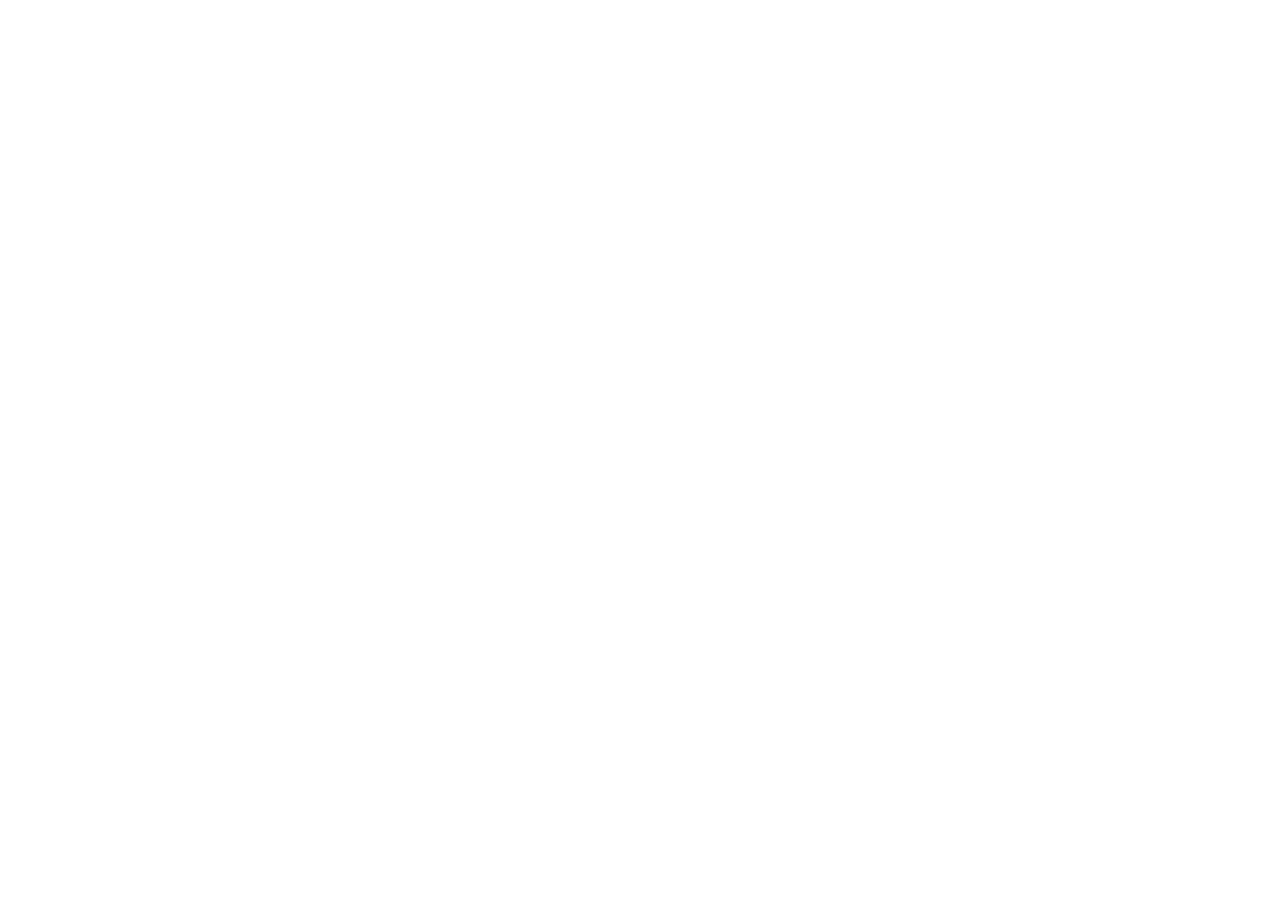
==== commit 30800ee7: "update" ====
--- a/docs/index.html
+++ b/docs/index.html
@@ -3,12 +3,12 @@
 
 <head>
       <meta charset="UTF-8">
-      <link rel="icon" href="./favicon.ico">
+      <link rel="icon" href="/favicon.ico">
       <meta name="viewport" content="width=device-width, initial-scale=1.0">
       <title>Demo</title>
       <link href="https://fonts.cdnfonts.com/css/lato" rel="stylesheet">
-  <script type="module" crossorigin src="./assets/index-IU7WGxzt.js"></script>
-  <link rel="stylesheet" crossorigin href="./assets/index-e6vzVrHJ.css">
+  <script type="module" crossorigin src="/assets/index-DlqsXX68.js"></script>
+  <link rel="stylesheet" crossorigin href="/assets/index-e6vzVrHJ.css">
 </head>
 
 <body>
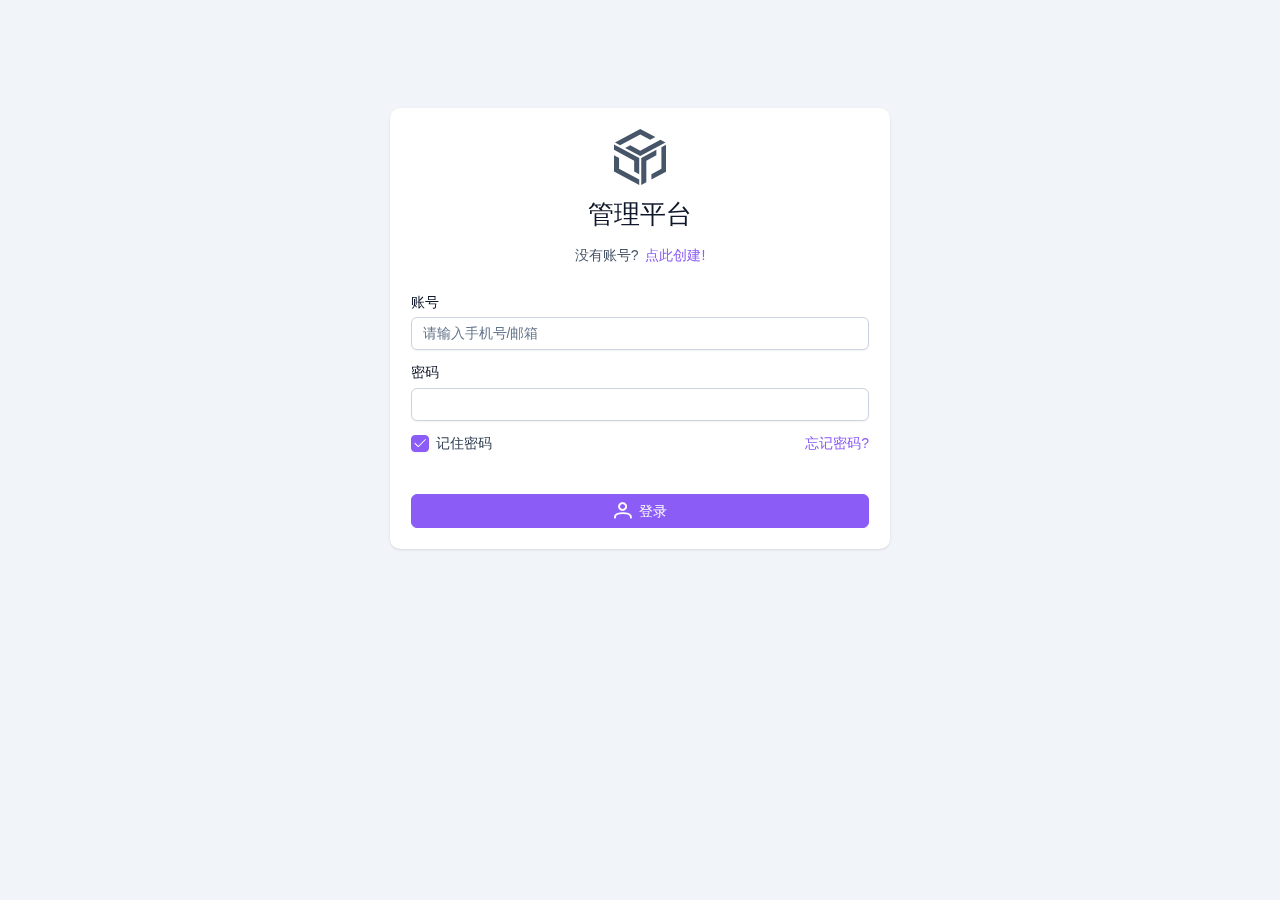
==== commit b4a8cc8f: "update" ====
--- a/docs/index.html
+++ b/docs/index.html
@@ -3,12 +3,12 @@
 
 <head>
       <meta charset="UTF-8">
-      <link rel="icon" href="/favicon.ico">
+      <link rel="icon" href="./favicon.ico">
       <meta name="viewport" content="width=device-width, initial-scale=1.0">
       <title>Demo</title>
       <link href="https://fonts.cdnfonts.com/css/lato" rel="stylesheet">
-  <script type="module" crossorigin src="/assets/index-DlqsXX68.js"></script>
-  <link rel="stylesheet" crossorigin href="/assets/index-e6vzVrHJ.css">
+  <script type="module" crossorigin src="./assets/index-ByYBbetB.js"></script>
+  <link rel="stylesheet" crossorigin href="./assets/index-DlqWFJQA.css">
 </head>
 
 <body>
--- a/docs/assets/index-DlqWFJQA.css
+++ b/docs/assets/index-DlqWFJQA.css
@@ -0,0 +1 @@
+@font-face{font-family:primeicons;font-display:block;src:url(./primeicons-DMOk5skT.eot);src:url(./primeicons-DMOk5skT.eot?#iefix) format("embedded-opentype"),url(./primeicons-C6QP2o4f.woff2) format("woff2"),url(./primeicons-WjwUDZjB.woff) format("woff"),url(./primeicons-MpK4pl85.ttf) format("truetype"),url(./primeicons-Dr5RGzOO.svg?#primeicons) format("svg");font-weight:400;font-style:normal}.pi{font-family:primeicons;speak:none;font-style:normal;font-weight:400;font-variant:normal;text-transform:none;line-height:1;display:inline-block;-webkit-font-smoothing:antialiased;-moz-osx-font-smoothing:grayscale}.pi:before{--webkit-backface-visibility:hidden;backface-visibility:hidden}.pi-fw{width:1.28571429em;text-align:center}.pi-spin{animation:fa-spin 2s infinite linear}@media (prefers-reduced-motion: reduce){.pi-spin{animation-delay:-1ms;animation-duration:1ms;animation-iteration-count:1;transition-delay:0s;transition-duration:0s}}@keyframes fa-spin{0%{transform:rotate(0)}to{transform:rotate(359deg)}}.pi-folder-plus:before{content:""}.pi-receipt:before{content:""}.pi-asterisk:before{content:""}.pi-face-smile:before{content:""}.pi-pinterest:before{content:""}.pi-expand:before{content:""}.pi-pen-to-square:before{content:""}.pi-wave-pulse:before{content:""}.pi-turkish-lira:before{content:""}.pi-spinner-dotted:before{content:""}.pi-crown:before{content:""}.pi-pause-circle:before{content:""}.pi-warehouse:before{content:""}.pi-objects-column:before{content:""}.pi-clipboard:before{content:""}.pi-play-circle:before{content:""}.pi-venus:before{content:""}.pi-cart-minus:before{content:""}.pi-file-plus:before{content:""}.pi-microchip:before{content:""}.pi-twitch:before{content:""}.pi-building-columns:before{content:""}.pi-file-check:before{content:""}.pi-microchip-ai:before{content:""}.pi-trophy:before{content:""}.pi-barcode:before{content:""}.pi-file-arrow-up:before{content:""}.pi-mars:before{content:""}.pi-tiktok:before{content:""}.pi-arrow-up-right-and-arrow-down-left-from-center:before{content:""}.pi-ethereum:before{content:""}.pi-list-check:before{content:""}.pi-thumbtack:before{content:""}.pi-arrow-down-left-and-arrow-up-right-to-center:before{content:""}.pi-equals:before{content:""}.pi-lightbulb:before{content:""}.pi-star-half:before{content:""}.pi-address-book:before{content:""}.pi-chart-scatter:before{content:""}.pi-indian-rupee:before{content:""}.pi-star-half-fill:before{content:""}.pi-cart-arrow-down:before{content:""}.pi-calendar-clock:before{content:""}.pi-sort-up-fill:before{content:""}.pi-sparkles:before{content:""}.pi-bullseye:before{content:""}.pi-sort-down-fill:before{content:""}.pi-graduation-cap:before{content:""}.pi-hammer:before{content:""}.pi-bell-slash:before{content:""}.pi-gauge:before{content:""}.pi-shop:before{content:""}.pi-headphones:before{content:""}.pi-eraser:before{content:""}.pi-stopwatch:before{content:""}.pi-verified:before{content:""}.pi-delete-left:before{content:""}.pi-hourglass:before{content:""}.pi-truck:before{content:""}.pi-wrench:before{content:""}.pi-microphone:before{content:""}.pi-megaphone:before{content:""}.pi-arrow-right-arrow-left:before{content:""}.pi-bitcoin:before{content:""}.pi-file-edit:before{content:""}.pi-language:before{content:""}.pi-file-export:before{content:""}.pi-file-import:before{content:""}.pi-file-word:before{content:""}.pi-gift:before{content:""}.pi-cart-plus:before{content:""}.pi-thumbs-down-fill:before{content:""}.pi-thumbs-up-fill:before{content:""}.pi-arrows-alt:before{content:""}.pi-calculator:before{content:""}.pi-sort-alt-slash:before{content:""}.pi-arrows-h:before{content:""}.pi-arrows-v:before{content:""}.pi-pound:before{content:""}.pi-prime:before{content:""}.pi-chart-pie:before{content:""}.pi-reddit:before{content:""}.pi-code:before{content:""}.pi-sync:before{content:""}.pi-shopping-bag:before{content:""}.pi-server:before{content:""}.pi-database:before{content:""}.pi-hashtag:before{content:""}.pi-bookmark-fill:before{content:""}.pi-filter-fill:before{content:""}.pi-heart-fill:before{content:""}.pi-flag-fill:before{content:""}.pi-circle:before{content:""}.pi-circle-fill:before{content:""}.pi-bolt:before{content:""}.pi-history:before{content:""}.pi-box:before{content:""}.pi-at:before{content:""}.pi-arrow-up-right:before{content:""}.pi-arrow-up-left:before{content:""}.pi-arrow-down-left:before{content:""}.pi-arrow-down-right:before{content:""}.pi-telegram:before{content:""}.pi-stop-circle:before{content:""}.pi-stop:before{content:""}.pi-whatsapp:before{content:""}.pi-building:before{content:""}.pi-qrcode:before{content:""}.pi-car:before{content:""}.pi-instagram:before{content:""}.pi-linkedin:before{content:""}.pi-send:before{content:""}.pi-slack:before{content:""}.pi-sun:before{content:""}.pi-moon:before{content:""}.pi-vimeo:before{content:""}.pi-youtube:before{content:""}.pi-flag:before{content:""}.pi-wallet:before{content:""}.pi-map:before{content:""}.pi-link:before{content:""}.pi-credit-card:before{content:""}.pi-discord:before{content:""}.pi-percentage:before{content:""}.pi-euro:before{content:""}.pi-book:before{content:""}.pi-shield:before{content:""}.pi-paypal:before{content:""}.pi-amazon:before{content:""}.pi-phone:before{content:""}.pi-filter-slash:before{content:""}.pi-facebook:before{content:""}.pi-github:before{content:""}.pi-twitter:before{content:""}.pi-step-backward-alt:before{content:""}.pi-step-forward-alt:before{content:""}.pi-forward:before{content:""}.pi-backward:before{content:""}.pi-fast-backward:before{content:""}.pi-fast-forward:before{content:""}.pi-pause:before{content:""}.pi-play:before{content:""}.pi-compass:before{content:""}.pi-id-card:before{content:""}.pi-ticket:before{content:""}.pi-file-o:before{content:""}.pi-reply:before{content:""}.pi-directions-alt:before{content:""}.pi-directions:before{content:""}.pi-thumbs-up:before{content:""}.pi-thumbs-down:before{content:""}.pi-sort-numeric-down-alt:before{content:""}.pi-sort-numeric-up-alt:before{content:""}.pi-sort-alpha-down-alt:before{content:""}.pi-sort-alpha-up-alt:before{content:""}.pi-sort-numeric-down:before{content:""}.pi-sort-numeric-up:before{content:""}.pi-sort-alpha-down:before{content:""}.pi-sort-alpha-up:before{content:""}.pi-sort-alt:before{content:""}.pi-sort-amount-up:before{content:""}.pi-sort-amount-down:before{content:""}.pi-sort-amount-down-alt:before{content:""}.pi-sort-amount-up-alt:before{content:""}.pi-palette:before{content:""}.pi-undo:before{content:""}.pi-desktop:before{content:""}.pi-sliders-v:before{content:""}.pi-sliders-h:before{content:""}.pi-search-plus:before{content:""}.pi-search-minus:before{content:""}.pi-file-excel:before{content:""}.pi-file-pdf:before{content:""}.pi-check-square:before{content:""}.pi-chart-line:before{content:""}.pi-user-edit:before{content:""}.pi-exclamation-circle:before{content:""}.pi-android:before{content:""}.pi-google:before{content:""}.pi-apple:before{content:""}.pi-microsoft:before{content:""}.pi-heart:before{content:""}.pi-mobile:before{content:""}.pi-tablet:before{content:""}.pi-key:before{content:""}.pi-shopping-cart:before{content:""}.pi-comments:before{content:""}.pi-comment:before{content:""}.pi-briefcase:before{content:""}.pi-bell:before{content:""}.pi-paperclip:before{content:""}.pi-share-alt:before{content:""}.pi-envelope:before{content:""}.pi-volume-down:before{content:""}.pi-volume-up:before{content:""}.pi-volume-off:before{content:""}.pi-eject:before{content:""}.pi-money-bill:before{content:""}.pi-images:before{content:""}.pi-image:before{content:""}.pi-sign-in:before{content:""}.pi-sign-out:before{content:""}.pi-wifi:before{content:""}.pi-sitemap:before{content:""}.pi-chart-bar:before{content:""}.pi-camera:before{content:""}.pi-dollar:before{content:""}.pi-lock-open:before{content:""}.pi-table:before{content:""}.pi-map-marker:before{content:""}.pi-list:before{content:""}.pi-eye-slash:before{content:""}.pi-eye:before{content:""}.pi-folder-open:before{content:""}.pi-folder:before{content:""}.pi-video:before{content:""}.pi-inbox:before{content:""}.pi-lock:before{content:""}.pi-unlock:before{content:""}.pi-tags:before{content:""}.pi-tag:before{content:""}.pi-power-off:before{content:""}.pi-save:before{content:""}.pi-question-circle:before{content:""}.pi-question:before{content:""}.pi-copy:before{content:""}.pi-file:before{content:""}.pi-clone:before{content:""}.pi-calendar-times:before{content:""}.pi-calendar-minus:before{content:""}.pi-calendar-plus:before{content:""}.pi-ellipsis-v:before{content:""}.pi-ellipsis-h:before{content:""}.pi-bookmark:before{content:""}.pi-globe:before{content:""}.pi-replay:before{content:""}.pi-filter:before{content:""}.pi-print:before{content:""}.pi-align-right:before{content:""}.pi-align-left:before{content:""}.pi-align-center:before{content:""}.pi-align-justify:before{content:""}.pi-cog:before{content:""}.pi-cloud-download:before{content:""}.pi-cloud-upload:before{content:""}.pi-cloud:before{content:""}.pi-pencil:before{content:""}.pi-users:before{content:""}.pi-clock:before{content:""}.pi-user-minus:before{content:""}.pi-user-plus:before{content:""}.pi-trash:before{content:""}.pi-external-link:before{content:""}.pi-window-maximize:before{content:""}.pi-window-minimize:before{content:""}.pi-refresh:before{content:""}.pi-user:before{content:""}.pi-exclamation-triangle:before{content:""}.pi-calendar:before{content:""}.pi-chevron-circle-left:before{content:""}.pi-chevron-circle-down:before{content:""}.pi-chevron-circle-right:before{content:""}.pi-chevron-circle-up:before{content:""}.pi-angle-double-down:before{content:""}.pi-angle-double-left:before{content:""}.pi-angle-double-right:before{content:""}.pi-angle-double-up:before{content:""}.pi-angle-down:before{content:""}.pi-angle-left:before{content:""}.pi-angle-right:before{content:""}.pi-angle-up:before{content:""}.pi-upload:before{content:""}.pi-download:before{content:""}.pi-ban:before{content:""}.pi-star-fill:before{content:""}.pi-star:before{content:""}.pi-chevron-left:before{content:""}.pi-chevron-right:before{content:""}.pi-chevron-down:before{content:""}.pi-chevron-up:before{content:""}.pi-caret-left:before{content:""}.pi-caret-right:before{content:""}.pi-caret-down:before{content:""}.pi-caret-up:before{content:""}.pi-search:before{content:""}.pi-check:before{content:""}.pi-check-circle:before{content:""}.pi-times:before{content:""}.pi-times-circle:before{content:""}.pi-plus:before{content:""}.pi-plus-circle:before{content:""}.pi-minus:before{content:""}.pi-minus-circle:before{content:""}.pi-circle-on:before{content:""}.pi-circle-off:before{content:""}.pi-sort-down:before{content:""}.pi-sort-up:before{content:""}.pi-sort:before{content:""}.pi-step-backward:before{content:""}.pi-step-forward:before{content:""}.pi-th-large:before{content:""}.pi-arrow-down:before{content:""}.pi-arrow-left:before{content:""}.pi-arrow-right:before{content:""}.pi-arrow-up:before{content:""}.pi-bars:before{content:""}.pi-arrow-circle-down:before{content:""}.pi-arrow-circle-left:before{content:""}.pi-arrow-circle-right:before{content:""}.pi-arrow-circle-up:before{content:""}.pi-info:before{content:""}.pi-info-circle:before{content:""}.pi-home:before{content:""}.pi-spinner:before{content:""}*,:before,:after{--tw-border-spacing-x: 0;--tw-border-spacing-y: 0;--tw-translate-x: 0;--tw-translate-y: 0;--tw-rotate: 0;--tw-skew-x: 0;--tw-skew-y: 0;--tw-scale-x: 1;--tw-scale-y: 1;--tw-pan-x: ;--tw-pan-y: ;--tw-pinch-zoom: ;--tw-scroll-snap-strictness: proximity;--tw-gradient-from-position: ;--tw-gradient-via-position: ;--tw-gradient-to-position: ;--tw-ordinal: ;--tw-slashed-zero: ;--tw-numeric-figure: ;--tw-numeric-spacing: ;--tw-numeric-fraction: ;--tw-ring-inset: ;--tw-ring-offset-width: 0px;--tw-ring-offset-color: #fff;--tw-ring-color: rgb(59 130 246 / .5);--tw-ring-offset-shadow: 0 0 #0000;--tw-ring-shadow: 0 0 #0000;--tw-shadow: 0 0 #0000;--tw-shadow-colored: 0 0 #0000;--tw-blur: ;--tw-brightness: ;--tw-contrast: ;--tw-grayscale: ;--tw-hue-rotate: ;--tw-invert: ;--tw-saturate: ;--tw-sepia: ;--tw-drop-shadow: ;--tw-backdrop-blur: ;--tw-backdrop-brightness: ;--tw-backdrop-contrast: ;--tw-backdrop-grayscale: ;--tw-backdrop-hue-rotate: ;--tw-backdrop-invert: ;--tw-backdrop-opacity: ;--tw-backdrop-saturate: ;--tw-backdrop-sepia: ;--tw-contain-size: ;--tw-contain-layout: ;--tw-contain-paint: ;--tw-contain-style: }::backdrop{--tw-border-spacing-x: 0;--tw-border-spacing-y: 0;--tw-translate-x: 0;--tw-translate-y: 0;--tw-rotate: 0;--tw-skew-x: 0;--tw-skew-y: 0;--tw-scale-x: 1;--tw-scale-y: 1;--tw-pan-x: ;--tw-pan-y: ;--tw-pinch-zoom: ;--tw-scroll-snap-strictness: proximity;--tw-gradient-from-position: ;--tw-gradient-via-position: ;--tw-gradient-to-position: ;--tw-ordinal: ;--tw-slashed-zero: ;--tw-numeric-figure: ;--tw-numeric-spacing: ;--tw-numeric-fraction: ;--tw-ring-inset: ;--tw-ring-offset-width: 0px;--tw-ring-offset-color: #fff;--tw-ring-color: rgb(59 130 246 / .5);--tw-ring-offset-shadow: 0 0 #0000;--tw-ring-shadow: 0 0 #0000;--tw-shadow: 0 0 #0000;--tw-shadow-colored: 0 0 #0000;--tw-blur: ;--tw-brightness: ;--tw-contrast: ;--tw-grayscale: ;--tw-hue-rotate: ;--tw-invert: ;--tw-saturate: ;--tw-sepia: ;--tw-drop-shadow: ;--tw-backdrop-blur: ;--tw-backdrop-brightness: ;--tw-backdrop-contrast: ;--tw-backdrop-grayscale: ;--tw-backdrop-hue-rotate: ;--tw-backdrop-invert: ;--tw-backdrop-opacity: ;--tw-backdrop-saturate: ;--tw-backdrop-sepia: ;--tw-contain-size: ;--tw-contain-layout: ;--tw-contain-paint: ;--tw-contain-style: }*,:before,:after{box-sizing:border-box;border-width:0;border-style:solid;border-color:#e5e7eb}:before,:after{--tw-content: ""}html,:host{line-height:1.5;-webkit-text-size-adjust:100%;-moz-tab-size:4;-o-tab-size:4;tab-size:4;font-family:ui-sans-serif,system-ui,sans-serif,"Apple Color Emoji","Segoe UI Emoji",Segoe UI Symbol,"Noto Color Emoji";font-feature-settings:normal;font-variation-settings:normal;-webkit-tap-highlight-color:transparent}body{margin:0;line-height:inherit}hr{height:0;color:inherit;border-top-width:1px}abbr:where([title]){-webkit-text-decoration:underline dotted;text-decoration:underline dotted}h1,h2,h3,h4,h5,h6{font-size:inherit;font-weight:inherit}a{color:inherit;text-decoration:inherit}b,strong{font-weight:bolder}code,kbd,samp,pre{font-family:ui-monospace,SFMono-Regular,Menlo,Monaco,Consolas,Liberation Mono,Courier New,monospace;font-feature-settings:normal;font-variation-settings:normal;font-size:1em}small{font-size:80%}sub,sup{font-size:75%;line-height:0;position:relative;vertical-align:baseline}sub{bottom:-.25em}sup{top:-.5em}table{text-indent:0;border-color:inherit;border-collapse:collapse}button,input,optgroup,select,textarea{font-family:inherit;font-feature-settings:inherit;font-variation-settings:inherit;font-size:100%;font-weight:inherit;line-height:inherit;letter-spacing:inherit;color:inherit;margin:0;padding:0}button,select{text-transform:none}button,input:where([type=button]),input:where([type=reset]),input:where([type=submit]){-webkit-appearance:button;background-color:transparent;background-image:none}:-moz-focusring{outline:auto}:-moz-ui-invalid{box-shadow:none}progress{vertical-align:baseline}::-webkit-inner-spin-button,::-webkit-outer-spin-button{height:auto}[type=search]{-webkit-appearance:textfield;outline-offset:-2px}::-webkit-search-decoration{-webkit-appearance:none}::-webkit-file-upload-button{-webkit-appearance:button;font:inherit}summary{display:list-item}blockquote,dl,dd,h1,h2,h3,h4,h5,h6,hr,figure,p,pre{margin:0}fieldset{margin:0;padding:0}legend{padding:0}ol,ul,menu{list-style:none;margin:0;padding:0}dialog{padding:0}textarea{resize:vertical}input::-moz-placeholder,textarea::-moz-placeholder{opacity:1;color:#9ca3af}input::placeholder,textarea::placeholder{opacity:1;color:#9ca3af}button,[role=button]{cursor:pointer}:disabled{cursor:default}img,svg,video,canvas,audio,iframe,embed,object{display:block;vertical-align:middle}img,video{max-width:100%;height:auto}[hidden]:where(:not([hidden=until-found])){display:none}.sr-only{position:absolute;width:1px;height:1px;padding:0;margin:-1px;overflow:hidden;clip:rect(0,0,0,0);white-space:nowrap;border-width:0}.visible{visibility:visible}.static{position:static}.fixed{position:fixed}.absolute{position:absolute}.relative{position:relative}.left-0{left:0}.right-0{right:0}.right-8{right:2rem}.top-8{top:2rem}.top-\[3\.25rem\]{top:3.25rem}.top-full{top:100%}.z-10{z-index:10}.z-20{z-index:20}.order-1{order:1}.col-span-12{grid-column:span 12 / span 12}.col-span-6{grid-column:span 6 / span 6}.col-span-full{grid-column:1 / -1}.m-0{margin:0}.m-2{margin:.5rem}.m-4{margin:1rem}.m-auto{margin:auto}.mx-0{margin-left:0;margin-right:0}.mx-6{margin-left:1.5rem;margin-right:1.5rem}.mx-auto{margin-left:auto;margin-right:auto}.my-12{margin-top:3rem;margin-bottom:3rem}.my-2{margin-top:.5rem;margin-bottom:.5rem}.my-20{margin-top:5rem;margin-bottom:5rem}.my-4{margin-top:1rem;margin-bottom:1rem}.my-8{margin-top:2rem;margin-bottom:2rem}.my-auto{margin-top:auto;margin-bottom:auto}.mb-0{margin-bottom:0}.mb-1{margin-bottom:.25rem}.mb-12{margin-bottom:3rem}.mb-2{margin-bottom:.5rem}.mb-20{margin-bottom:5rem}.mb-3{margin-bottom:.75rem}.mb-4{margin-bottom:1rem}.mb-6{margin-bottom:1.5rem}.mb-8{margin-bottom:2rem}.ml-0{margin-left:0}.ml-2{margin-left:.5rem}.ml-4{margin-left:1rem}.mr-0{margin-right:0}.mr-1{margin-right:.25rem}.mr-2{margin-right:.5rem}.mr-20{margin-right:5rem}.mr-4{margin-right:1rem}.mt-0{margin-top:0}.mt-1{margin-top:.25rem}.mt-2{margin-top:.5rem}.mt-20{margin-top:5rem}.mt-4{margin-top:1rem}.mt-6{margin-top:1.5rem}.mt-8{margin-top:2rem}.block{display:block}.\!flex{display:flex!important}.flex{display:flex}.inline-flex{display:inline-flex}.grid{display:grid}.\!hidden{display:none!important}.hidden{display:none}.h-12{height:3rem}.h-14{height:3.5rem}.h-16{height:4rem}.h-5{height:1.25rem}.h-8{height:2rem}.h-80{height:20rem}.h-full{height:100%}.min-h-screen{min-height:100vh}.w-1\/2{width:50%}.w-10\/12{width:83.333333%}.w-11\/12{width:91.666667%}.w-12{width:3rem}.w-16{width:4rem}.w-32{width:8rem}.w-40{width:10rem}.w-5{width:1.25rem}.w-64{width:16rem}.w-8{width:2rem}.w-9\/12{width:75%}.w-full{width:100%}.\!min-w-40{min-width:10rem!important}.min-w-\[100vw\]{min-width:100vw}.max-w-\[17\.35rem\]{max-width:17.35rem}.max-w-\[500px\]{max-width:500px}.flex-1{flex:1 1 0%}.flex-auto{flex:1 1 auto}.shrink-0{flex-shrink:0}.grow{flex-grow:1}.basis-0{flex-basis:0px}.origin-top{transform-origin:top}.transform{transform:translate(var(--tw-translate-x),var(--tw-translate-y)) rotate(var(--tw-rotate)) skew(var(--tw-skew-x)) skewY(var(--tw-skew-y)) scaleX(var(--tw-scale-x)) scaleY(var(--tw-scale-y))}@keyframes fadein{0%{opacity:0}to{opacity:1}}.animate-fadein{animation:fadein .15s linear}@keyframes fadeout{0%{opacity:1}to{opacity:0}}.animate-fadeout{animation:fadeout .15s linear}@keyframes scalein{0%{opacity:0;transform:scaleY(.8);transition:transform .12s cubic-bezier(0,0,.2,1),opacity .12s cubic-bezier(0,0,.2,1)}to{opacity:1;transform:scaleY(1)}}.animate-scalein{animation:scalein .15s linear}.cursor-pointer{cursor:pointer}.select-none{-webkit-user-select:none;-moz-user-select:none;user-select:none}.list-disc{list-style-type:disc}.list-none{list-style-type:none}.grid-cols-12{grid-template-columns:repeat(12,minmax(0,1fr))}.flex-row{flex-direction:row}.flex-row-reverse{flex-direction:row-reverse}.flex-col{flex-direction:column}.flex-wrap{flex-wrap:wrap}.items-start{align-items:flex-start}.items-center{align-items:center}.justify-end{justify-content:flex-end}.justify-center{justify-content:center}.justify-between{justify-content:space-between}.gap-2{gap:.5rem}.gap-3{gap:.75rem}.gap-4{gap:1rem}.gap-6{gap:1.5rem}.gap-8{gap:2rem}.self-center{align-self:center}.overflow-hidden{overflow:hidden}.whitespace-nowrap{white-space:nowrap}.rounded{border-radius:.25rem}.rounded-full{border-radius:9999px}.rounded-xl{border-radius:.75rem}.border{border-width:1px}.border-0{border-width:0px}.border-2{border-width:2px}.border-b{border-bottom-width:1px}.border-t{border-top-width:1px}.border-none{border-style:none}.border-orange-500{--tw-border-opacity: 1;border-color:rgb(249 115 22 / var(--tw-border-opacity, 1))}.border-pink-500{--tw-border-opacity: 1;border-color:rgb(236 72 153 / var(--tw-border-opacity, 1))}.border-surface-200{--tw-border-opacity: 1;border-color:color-mix(in srgb,var(--p-surface-200) calc(100% * var(--tw-border-opacity, 1)),transparent)}.bg-blue-100{--tw-bg-opacity: 1;background-color:rgb(219 234 254 / var(--tw-bg-opacity, 1))}.bg-blue-200{--tw-bg-opacity: 1;background-color:rgb(191 219 254 / var(--tw-bg-opacity, 1))}.bg-blue-500{--tw-bg-opacity: 1;background-color:rgb(59 130 246 / var(--tw-bg-opacity, 1))}.bg-cyan-100{--tw-bg-opacity: 1;background-color:rgb(207 250 254 / var(--tw-bg-opacity, 1))}.bg-cyan-200{--tw-bg-opacity: 1;background-color:rgb(165 243 252 / var(--tw-bg-opacity, 1))}.bg-cyan-500{--tw-bg-opacity: 1;background-color:rgb(6 182 212 / var(--tw-bg-opacity, 1))}.bg-green-100{--tw-bg-opacity: 1;background-color:rgb(220 252 231 / var(--tw-bg-opacity, 1))}.bg-green-500{--tw-bg-opacity: 1;background-color:rgb(34 197 94 / var(--tw-bg-opacity, 1))}.bg-indigo-200{--tw-bg-opacity: 1;background-color:rgb(199 210 254 / var(--tw-bg-opacity, 1))}.bg-orange-100{--tw-bg-opacity: 1;background-color:rgb(255 237 213 / var(--tw-bg-opacity, 1))}.bg-orange-200{--tw-bg-opacity: 1;background-color:rgb(254 215 170 / var(--tw-bg-opacity, 1))}.bg-orange-500{--tw-bg-opacity: 1;background-color:rgb(249 115 22 / var(--tw-bg-opacity, 1))}.bg-pink-100{--tw-bg-opacity: 1;background-color:rgb(252 231 243 / var(--tw-bg-opacity, 1))}.bg-pink-200{--tw-bg-opacity: 1;background-color:rgb(251 207 232 / var(--tw-bg-opacity, 1))}.bg-pink-500{--tw-bg-opacity: 1;background-color:rgb(236 72 153 / var(--tw-bg-opacity, 1))}.bg-primary{--tw-bg-opacity: 1;background-color:color-mix(in srgb,var(--p-primary-color) calc(100% * var(--tw-bg-opacity, 1)),transparent)}.bg-purple-100{--tw-bg-opacity: 1;background-color:rgb(243 232 255 / var(--tw-bg-opacity, 1))}.bg-purple-200{--tw-bg-opacity: 1;background-color:rgb(233 213 255 / var(--tw-bg-opacity, 1))}.bg-purple-500{--tw-bg-opacity: 1;background-color:rgb(168 85 247 / var(--tw-bg-opacity, 1))}.bg-slate-200{--tw-bg-opacity: 1;background-color:rgb(226 232 240 / var(--tw-bg-opacity, 1))}.bg-surface-0{--tw-bg-opacity: 1;background-color:color-mix(in srgb,var(--p-surface-0) calc(100% * var(--tw-bg-opacity, 1)),transparent)}.bg-surface-100{--tw-bg-opacity: 1;background-color:color-mix(in srgb,var(--p-surface-100) calc(100% * var(--tw-bg-opacity, 1)),transparent)}.bg-surface-200{--tw-bg-opacity: 1;background-color:color-mix(in srgb,var(--p-surface-200) calc(100% * var(--tw-bg-opacity, 1)),transparent)}.bg-surface-300{--tw-bg-opacity: 1;background-color:color-mix(in srgb,var(--p-surface-300) calc(100% * var(--tw-bg-opacity, 1)),transparent)}.bg-surface-50{--tw-bg-opacity: 1;background-color:color-mix(in srgb,var(--p-surface-50) calc(100% * var(--tw-bg-opacity, 1)),transparent)}.bg-teal-200{--tw-bg-opacity: 1;background-color:rgb(153 246 228 / var(--tw-bg-opacity, 1))}.bg-teal-500{--tw-bg-opacity: 1;background-color:rgb(20 184 166 / var(--tw-bg-opacity, 1))}.bg-yellow-100{--tw-bg-opacity: 1;background-color:rgb(254 249 195 / var(--tw-bg-opacity, 1))}.bg-yellow-200{--tw-bg-opacity: 1;background-color:rgb(254 240 138 / var(--tw-bg-opacity, 1))}.fill-surface-600{fill:color-mix(in srgb,var(--p-surface-600) 100%,transparent)}.p-0{padding:0}.p-1{padding:.25rem}.p-2{padding:.5rem}.p-4{padding:1rem}.p-6{padding:1.5rem}.\!px-4{padding-left:1rem!important;padding-right:1rem!important}.px-0{padding-left:0;padding-right:0}.px-12{padding-left:3rem;padding-right:3rem}.px-2{padding-left:.5rem;padding-right:.5rem}.px-4{padding-left:1rem;padding-right:1rem}.px-6{padding-left:1.5rem;padding-right:1.5rem}.px-8{padding-left:2rem;padding-right:2rem}.py-1{padding-top:.25rem;padding-bottom:.25rem}.py-2{padding-top:.5rem;padding-bottom:.5rem}.py-20{padding-top:5rem;padding-bottom:5rem}.py-4{padding-top:1rem;padding-bottom:1rem}.py-5{padding-top:1.25rem;padding-bottom:1.25rem}.py-6{padding-top:1.5rem;padding-bottom:1.5rem}.pb-2{padding-bottom:.5rem}.pb-4{padding-bottom:1rem}.pl-8{padding-left:2rem}.pt-2{padding-top:.5rem}.pt-6{padding-top:1.5rem}.pt-\[12vh\]{padding-top:12vh}.text-center{text-align:center}.text-right{text-align:right}.\!text-2xl{font-size:1.5rem!important;line-height:2rem!important}.\!text-3xl{font-size:1.875rem!important;line-height:2.25rem!important}.\!text-4xl{font-size:2.25rem!important;line-height:2.5rem!important}.\!text-sm{font-size:.875rem!important;line-height:1.25rem!important}.\!text-xl{font-size:1.25rem!important;line-height:1.75rem!important}.text-2xl{font-size:1.5rem;line-height:2rem}.text-3xl{font-size:1.875rem;line-height:2.25rem}.text-4xl{font-size:2.25rem;line-height:2.5rem}.text-5xl{font-size:3rem;line-height:1}.text-6xl{font-size:3.75rem;line-height:1}.text-base{font-size:1rem;line-height:1.5rem}.text-lg{font-size:1.125rem;line-height:1.75rem}.text-sm{font-size:.875rem;line-height:1.25rem}.text-xl{font-size:1.25rem;line-height:1.75rem}.font-bold{font-weight:700}.font-light{font-weight:300}.font-medium{font-weight:500}.font-normal{font-weight:400}.font-semibold{font-weight:600}.not-italic{font-style:normal}.\!leading-none{line-height:1!important}.leading-none{line-height:1}.leading-normal{line-height:1.5}.leading-tight{line-height:1.25}.text-blue-500{--tw-text-opacity: 1;color:rgb(59 130 246 / var(--tw-text-opacity, 1))}.text-blue-700{--tw-text-opacity: 1;color:rgb(29 78 216 / var(--tw-text-opacity, 1))}.text-cyan-500{--tw-text-opacity: 1;color:rgb(6 182 212 / var(--tw-text-opacity, 1))}.text-cyan-700{--tw-text-opacity: 1;color:rgb(14 116 144 / var(--tw-text-opacity, 1))}.text-gray-600{--tw-text-opacity: 1;color:rgb(75 85 99 / var(--tw-text-opacity, 1))}.text-gray-700{--tw-text-opacity: 1;color:rgb(55 65 81 / var(--tw-text-opacity, 1))}.text-gray-900{--tw-text-opacity: 1;color:rgb(17 24 39 / var(--tw-text-opacity, 1))}.text-green-500{--tw-text-opacity: 1;color:rgb(34 197 94 / var(--tw-text-opacity, 1))}.text-indigo-700{--tw-text-opacity: 1;color:rgb(67 56 202 / var(--tw-text-opacity, 1))}.text-orange-500{--tw-text-opacity: 1;color:rgb(249 115 22 / var(--tw-text-opacity, 1))}.text-orange-700{--tw-text-opacity: 1;color:rgb(194 65 12 / var(--tw-text-opacity, 1))}.text-pink-500{--tw-text-opacity: 1;color:rgb(236 72 153 / var(--tw-text-opacity, 1))}.text-pink-700{--tw-text-opacity: 1;color:rgb(190 24 93 / var(--tw-text-opacity, 1))}.text-primary{--tw-text-opacity: 1;color:color-mix(in srgb,var(--p-primary-color) calc(100% * var(--tw-text-opacity, 1)),transparent)}.text-primary-contrast{--tw-text-opacity: 1;color:color-mix(in srgb,var(--p-primary-contrast-color) calc(100% * var(--tw-text-opacity, 1)),transparent)}.text-purple-500{--tw-text-opacity: 1;color:rgb(168 85 247 / var(--tw-text-opacity, 1))}.text-purple-700{--tw-text-opacity: 1;color:rgb(126 34 206 / var(--tw-text-opacity, 1))}.text-red-500{--tw-text-opacity: 1;color:rgb(239 68 68 / var(--tw-text-opacity, 1))}.text-slate-700{--tw-text-opacity: 1;color:rgb(51 65 85 / var(--tw-text-opacity, 1))}.text-surface-500{--tw-text-opacity: 1;color:color-mix(in srgb,var(--p-surface-500) calc(100% * var(--tw-text-opacity, 1)),transparent)}.text-surface-600{--tw-text-opacity: 1;color:color-mix(in srgb,var(--p-surface-600) calc(100% * var(--tw-text-opacity, 1)),transparent)}.text-surface-700{--tw-text-opacity: 1;color:color-mix(in srgb,var(--p-surface-700) calc(100% * var(--tw-text-opacity, 1)),transparent)}.text-surface-900{--tw-text-opacity: 1;color:color-mix(in srgb,var(--p-surface-900) calc(100% * var(--tw-text-opacity, 1)),transparent)}.text-teal-500{--tw-text-opacity: 1;color:rgb(20 184 166 / var(--tw-text-opacity, 1))}.text-teal-700{--tw-text-opacity: 1;color:rgb(15 118 110 / var(--tw-text-opacity, 1))}.text-white{--tw-text-opacity: 1;color:rgb(255 255 255 / var(--tw-text-opacity, 1))}.text-yellow-500{--tw-text-opacity: 1;color:rgb(234 179 8 / var(--tw-text-opacity, 1))}.text-yellow-700{--tw-text-opacity: 1;color:rgb(161 98 7 / var(--tw-text-opacity, 1))}.no-underline{text-decoration-line:none}.shadow{--tw-shadow: 0 1px 3px 0 rgb(0 0 0 / .1), 0 1px 2px -1px rgb(0 0 0 / .1);--tw-shadow-colored: 0 1px 3px 0 var(--tw-shadow-color), 0 1px 2px -1px var(--tw-shadow-color);box-shadow:var(--tw-ring-offset-shadow, 0 0 #0000),var(--tw-ring-shadow, 0 0 #0000),var(--tw-shadow)}.shadow-\[0px_3px_5px_rgba\(0\,0\,0\,0\.02\)\,0px_0px_2px_rgba\(0\,0\,0\,0\.05\)\,0px_1px_4px_rgba\(0\,0\,0\,0\.08\)\]{--tw-shadow: 0px 3px 5px rgba(0,0,0,.02),0px 0px 2px rgba(0,0,0,.05),0px 1px 4px rgba(0,0,0,.08);--tw-shadow-colored: 0px 3px 5px var(--tw-shadow-color), 0px 0px 2px var(--tw-shadow-color), 0px 1px 4px var(--tw-shadow-color);box-shadow:var(--tw-ring-offset-shadow, 0 0 #0000),var(--tw-ring-shadow, 0 0 #0000),var(--tw-shadow)}.shadow-lg{--tw-shadow: 0 10px 15px -3px rgb(0 0 0 / .1), 0 4px 6px -4px rgb(0 0 0 / .1);--tw-shadow-colored: 0 10px 15px -3px var(--tw-shadow-color), 0 4px 6px -4px var(--tw-shadow-color);box-shadow:var(--tw-ring-offset-shadow, 0 0 #0000),var(--tw-ring-shadow, 0 0 #0000),var(--tw-shadow)}.shadow-sm{--tw-shadow: 0 1px 2px 0 rgb(0 0 0 / .05);--tw-shadow-colored: 0 1px 2px 0 var(--tw-shadow-color);box-shadow:var(--tw-ring-offset-shadow, 0 0 #0000),var(--tw-ring-shadow, 0 0 #0000),var(--tw-shadow)}.outline-none{outline:2px solid transparent;outline-offset:2px}.outline-offset-1{outline-offset:1px}.outline-primary{outline-color:color-mix(in srgb,var(--p-primary-color) 100%,transparent)}.filter{filter:var(--tw-blur) var(--tw-brightness) var(--tw-contrast) var(--tw-grayscale) var(--tw-hue-rotate) var(--tw-invert) var(--tw-saturate) var(--tw-sepia) var(--tw-drop-shadow)}.backdrop-blur-2xl{--tw-backdrop-blur: blur(40px);-webkit-backdrop-filter:var(--tw-backdrop-blur) var(--tw-backdrop-brightness) var(--tw-backdrop-contrast) var(--tw-backdrop-grayscale) var(--tw-backdrop-hue-rotate) var(--tw-backdrop-invert) var(--tw-backdrop-opacity) var(--tw-backdrop-saturate) var(--tw-backdrop-sepia);backdrop-filter:var(--tw-backdrop-blur) var(--tw-backdrop-brightness) var(--tw-backdrop-contrast) var(--tw-backdrop-grayscale) var(--tw-backdrop-hue-rotate) var(--tw-backdrop-invert) var(--tw-backdrop-opacity) var(--tw-backdrop-saturate) var(--tw-backdrop-sepia)}.backdrop-saturate-100{--tw-backdrop-saturate: saturate(1);-webkit-backdrop-filter:var(--tw-backdrop-blur) var(--tw-backdrop-brightness) var(--tw-backdrop-contrast) var(--tw-backdrop-grayscale) var(--tw-backdrop-hue-rotate) var(--tw-backdrop-invert) var(--tw-backdrop-opacity) var(--tw-backdrop-saturate) var(--tw-backdrop-sepia);backdrop-filter:var(--tw-backdrop-blur) var(--tw-backdrop-brightness) var(--tw-backdrop-contrast) var(--tw-backdrop-grayscale) var(--tw-backdrop-hue-rotate) var(--tw-backdrop-invert) var(--tw-backdrop-opacity) var(--tw-backdrop-saturate) var(--tw-backdrop-sepia)}.transition-all{transition-property:all;transition-timing-function:cubic-bezier(.4,0,.2,1);transition-duration:.15s}.duration-300{transition-duration:.3s}.border-surface{border-color:var(--p-content-border-color)}.bg-highlight{background:var(--p-highlight-background);color:var(--p-highlight-color)}.rounded-border{border-radius:var(--p-content-border-radius)}.text-color{color:var(--p-text-color)}.text-muted-color{color:var(--p-text-muted-color)}@keyframes enter{0%{opacity:var(--p-enter-opacity, 1);transform:translate3d(var(--p-enter-translate-x, 0),var(--p-enter-translate-y, 0),0) scale3d(var(--p-enter-scale, 1),var(--p-enter-scale, 1),var(--p-enter-scale, 1)) rotate(var(--p-enter-rotate, 0))}}@keyframes leave{to{opacity:var(--p-leave-opacity, 1);transform:translate3d(var(--p-leave-translate-x, 0),var(--p-leave-translate-y, 0),0) scale3d(var(--p-leave-scale, 1),var(--p-leave-scale, 1),var(--p-leave-scale, 1)) rotate(var(--p-leave-rotate, 0))}}:root{--primary-color: var(--p-primary-color);--primary-contrast-color: var(--p-primary-contrast-color);--text-color: var(--p-text-color);--text-color-secondary: var(--p-text-muted-color);--surface-border: var(--p-content-border-color);--surface-card: var(--p-content-background);--surface-hover: var(--p-content-hover-background);--surface-overlay: var(--p-overlay-popover-background);--transition-duration: var(--p-transition-duration);--maskbg: var(--p-mask-background);--content-border-radius: var(--p-content-border-radius);--layout-section-transition-duration: .2s;--element-transition-duration: var(--p-transition-duration);--focus-ring-width: var(--p-focus-ring-width);--focus-ring-style: var(--p-focus-ring-style);--focus-ring-color: var(--p-focus-ring-color);--focus-ring-offset: var(--p-focus-ring-offset);--focus-ring-shadow: var(--p-focus-ring-shadow);--surface-ground: var(--p-surface-100);--code-background: var(--p-surface-900);--code-color: var(--p-surface-200)}:root[class*=app-dark]{--surface-ground: var(--p-surface-950);--code-background: var(--p-surface-800);--code-color: var(--p-surface-100)}.preloader{position:fixed;z-index:999999;background:#edf1f5;width:100%;height:100%}.preloader-content{border:0 solid transparent;border-radius:50%;width:150px;height:150px;position:absolute;top:calc(50vh - 75px);left:calc(50vw - 75px)}.preloader-content:before,.preloader-content:after{content:"";border:1em solid var(--primary-color);border-radius:50%;width:inherit;height:inherit;position:absolute;top:0;left:0;animation:loader 2s linear infinite;opacity:0}.preloader-content:before{animation-delay:.5s}@keyframes loader{0%{transform:scale(0);opacity:0}50%{opacity:1}to{transform:scale(1);opacity:0}}html{height:100%;font-size:14px;line-height:1.2}body{font-family:Lato,sans-serif;color:var(--text-color);background-color:var(--surface-ground);margin:0;padding:0;min-height:100%;-webkit-font-smoothing:antialiased;-moz-osx-font-smoothing:grayscale}a{text-decoration:none}.layout-wrapper{min-height:100vh}.layout-main-container{display:flex;flex-direction:column;min-height:100vh;justify-content:space-between;padding:6rem 2rem 0;transition:margin-left var(--layout-section-transition-duration)}.layout-main{flex:1 1 auto;padding-bottom:2rem}.layout-topbar{position:fixed;height:4rem;z-index:997;left:0;top:0;width:100%;padding:0 2rem;background-color:var(--surface-card);transition:left var(--layout-section-transition-duration);display:flex;align-items:center}.layout-topbar .layout-topbar-logo-container{width:20rem;display:flex;align-items:center}.layout-topbar .layout-topbar-logo{display:inline-flex;align-items:center;font-size:1.5rem;border-radius:var(--content-border-radius);color:var(--text-color);font-weight:500;gap:.5rem}.layout-topbar .layout-topbar-logo svg{width:3rem}.layout-topbar .layout-topbar-logo:focus-visible{outline-width:var(--focus-ring-width);outline-style:var(--focus-ring-style);outline-color:var(--focus-ring-color);outline-offset:var(--focus-ring-offset);box-shadow:var(--focus-ring-shadow);transition:box-shadow var(--transition-duration),outline-color var(--transition-duration)}.layout-topbar .layout-topbar-action{display:inline-flex;justify-content:center;align-items:center;border-radius:50%;width:2.5rem;height:2.5rem;color:var(--text-color);transition:background-color var(--element-transition-duration);cursor:pointer}.layout-topbar .layout-topbar-action:hover{background-color:var(--surface-hover)}.layout-topbar .layout-topbar-action:focus-visible{outline-width:var(--focus-ring-width);outline-style:var(--focus-ring-style);outline-color:var(--focus-ring-color);outline-offset:var(--focus-ring-offset);box-shadow:var(--focus-ring-shadow);transition:box-shadow var(--transition-duration),outline-color var(--transition-duration)}.layout-topbar .layout-topbar-action i{font-size:1.25rem}.layout-topbar .layout-topbar-action span{font-size:1rem;display:none}.layout-topbar .layout-topbar-action.layout-topbar-action-highlight{background-color:var(--primary-color);color:var(--primary-contrast-color)}.layout-topbar .layout-menu-button{margin-right:.5rem}.layout-topbar .layout-topbar-menu-button{display:none}.layout-topbar .layout-topbar-actions{margin-left:auto;display:flex;gap:1rem}.layout-topbar .layout-topbar-menu-content,.layout-topbar .layout-config-menu{display:flex;gap:1rem}@media (max-width: 991px){.layout-topbar{padding:0 2rem}.layout-topbar .layout-topbar-logo-container{width:auto}.layout-topbar .layout-menu-button{margin-left:0;margin-right:.5rem}.layout-topbar .layout-topbar-menu-button{display:inline-flex}.layout-topbar .layout-topbar-menu{position:absolute;background-color:var(--surface-overlay);transform-origin:top;box-shadow:0 3px 5px #00000005,0 0 2px #0000000d,0 1px 4px #00000014;border-radius:var(--content-border-radius);padding:1rem;right:2rem;top:4rem;min-width:15rem;border:1px solid var(--surface-border)}.layout-topbar .layout-topbar-menu .layout-topbar-menu-content{gap:.5rem}.layout-topbar .layout-topbar-menu .layout-topbar-action{display:flex;width:100%;height:auto;justify-content:flex-start;border-radius:var(--content-border-radius);padding:.5rem 1rem}.layout-topbar .layout-topbar-menu .layout-topbar-action i{font-size:1rem;margin-right:.5rem}.layout-topbar .layout-topbar-menu .layout-topbar-action span{font-weight:medium;display:block}.layout-topbar .layout-topbar-menu-content{flex-direction:column}}.config-panel .config-panel-label{font-size:.875rem;color:var(--text-secondary-color);font-weight:600;line-height:1}.config-panel .config-panel-colors>div{padding-top:.5rem;display:flex;gap:.5rem;flex-wrap:wrap;justify-content:space-between}.config-panel .config-panel-colors>div button{border:none;width:1.25rem;height:1.25rem;border-radius:50%;padding:0;cursor:pointer;outline-color:transparent;outline-width:2px;outline-style:solid;outline-offset:1px}.config-panel .config-panel-colors>div button.active-color{outline-color:var(--primary-color)}.config-panel .config-panel-settings{display:flex;flex-direction:column;gap:.5rem}.layout-sidebar{position:fixed;width:20rem;height:calc(100vh - 8rem);z-index:999;overflow-y:auto;-webkit-user-select:none;-moz-user-select:none;user-select:none;top:6rem;left:2rem;transition:transform var(--layout-section-transition-duration),left var(--layout-section-transition-duration);background-color:var(--surface-overlay);border-radius:var(--content-border-radius);padding:.5rem 1.5rem}.layout-menu{margin:0;padding:0;list-style-type:none}.layout-menu .layout-root-menuitem>.layout-menuitem-root-text{font-size:.857rem;text-transform:uppercase;font-weight:700;color:var(--text-color);margin:.75rem 0}.layout-menu .layout-root-menuitem>a{display:none}.layout-menu a{-webkit-user-select:none;-moz-user-select:none;user-select:none}.layout-menu a.active-menuitem>.layout-submenu-toggler{transform:rotate(-180deg)}.layout-menu li.active-menuitem>a .layout-submenu-toggler{transform:rotate(-180deg)}.layout-menu ul{margin:0;padding:0;list-style-type:none}.layout-menu ul a{display:flex;align-items:center;position:relative;outline:0 none;color:var(--text-color);cursor:pointer;padding:.75rem 1rem;border-radius:var(--content-border-radius);transition:background-color var(--element-transition-duration),box-shadow var(--element-transition-duration)}.layout-menu ul a .layout-menuitem-icon{margin-right:.5rem}.layout-menu ul a .layout-submenu-toggler{font-size:75%;margin-left:auto;transition:transform var(--element-transition-duration)}.layout-menu ul a.active-route{font-weight:700;color:var(--primary-color)}.layout-menu ul a:hover{background-color:var(--surface-hover)}.layout-menu ul a:focus{outline-offset:-1px;box-shadow:inset var(--focus-ring-shadow)}.layout-menu ul ul{overflow:hidden;border-radius:var(--content-border-radius)}.layout-menu ul ul li a{margin-left:1rem}.layout-menu ul ul li li a{margin-left:2rem}.layout-menu ul ul li li li a{margin-left:2.5rem}.layout-menu ul ul li li li li a{margin-left:3rem}.layout-menu ul ul li li li li li a{margin-left:3.5rem}.layout-menu ul ul li li li li li li a{margin-left:4rem}.layout-submenu-enter-from,.layout-submenu-leave-to{max-height:0}.layout-submenu-enter-to,.layout-submenu-leave-from{max-height:1000px}.layout-submenu-leave-active{overflow:hidden;transition:max-height .45s cubic-bezier(0,1,0,1)}.layout-submenu-enter-active{overflow:hidden;transition:max-height 1s ease-in-out}.layout-footer{display:flex;align-items:center;justify-content:center;padding:1rem 0;gap:.5rem;border-top:1px solid var(--surface-border)}@media screen and (min-width: 1960px){.layout-main,.landing-wrapper{width:1504px;margin-left:auto!important;margin-right:auto!important}}@media (min-width: 992px){.layout-wrapper.layout-overlay .layout-main-container{margin-left:0;padding-left:2rem}.layout-wrapper.layout-overlay .layout-sidebar{transform:translate(-100%);left:0;top:0;height:100vh;border-top-left-radius:0;border-bottom-left-radius:0;border-right:1px solid var(--surface-border);transition:transform .4s cubic-bezier(.05,.74,.2,.99),left .4s cubic-bezier(.05,.74,.2,.99);box-shadow:0 3px 5px #00000005,0 0 2px #0000000d,0 1px 4px #00000014}.layout-wrapper.layout-overlay.layout-overlay-active .layout-sidebar{transform:translate(0)}.layout-wrapper.layout-static .layout-main-container{margin-left:22rem}.layout-wrapper.layout-static.layout-static-inactive .layout-sidebar{transform:translate(-100%);left:0}.layout-wrapper.layout-static.layout-static-inactive .layout-main-container{margin-left:0;padding-left:2rem}.layout-wrapper .layout-mask{display:none}}@media (max-width: 991px){.blocked-scroll{overflow:hidden}.layout-wrapper .layout-main-container{margin-left:0;padding-left:2rem}.layout-wrapper .layout-sidebar{transform:translate(-100%);left:0;top:0;height:100vh;border-top-left-radius:0;border-bottom-left-radius:0;transition:transform .4s cubic-bezier(.05,.74,.2,.99),left .4s cubic-bezier(.05,.74,.2,.99)}.layout-wrapper .layout-mask{display:none;position:fixed;top:0;left:0;z-index:998;width:100%;height:100%;background-color:var(--maskbg)}.layout-wrapper.layout-mobile-active .layout-sidebar{transform:translate(0)}.layout-wrapper.layout-mobile-active .layout-mask{display:block}}.clearfix:after{content:" ";display:block;clear:both}.card{background:var(--surface-card);padding:2rem;margin-bottom:2rem;border-radius:var(--content-border-radius)}.card:last-child{margin-bottom:0}.p-toast.p-toast-top-right,.p-toast.p-toast-top-left,.p-toast.p-toast-top-center{top:100px}h1,h2,h3,h4,h5,h6{margin:1.5rem 0 1rem;font-family:inherit;font-weight:700;line-height:1.5;color:var(--text-color)}h1:first-child,h2:first-child,h3:first-child,h4:first-child,h5:first-child,h6:first-child{margin-top:0}h1{font-size:2.5rem}h2{font-size:2rem}h3{font-size:1.75rem}h4{font-size:1.5rem}h5{font-size:1.25rem}h6{font-size:1rem}mark{background:#fff8e1;padding:.25rem .4rem;border-radius:var(--content-border-radius);font-family:monospace}blockquote{margin:1rem 0;padding:0 2rem;border-left:4px solid #90a4ae}hr{border-top:solid var(--surface-border);border-width:1px 0 0 0;margin:1rem 0}p{margin:0 0 1rem;line-height:1.5}p:last-child{margin-bottom:0}pre.app-code{background-color:var(--code-background);margin:0 0 1rem;padding:0;border-radius:var(--content-border-radius);overflow:auto}pre.app-code code{color:var(--code-color);padding:1rem;margin:0;line-height:1.5;display:block;font-weight:semibold;font-family:monaco,Consolas,monospace}span.flag{width:44px;height:30px;display:inline-block}img.flag{width:30px}.flag{background:url(https://primefaces.org/cdn/primevue/images/flag/flags_responsive.png) no-repeat;background-size:100%;vertical-align:middle}.flag-ad{background-position:0 .413223%}.flag-ae{background-position:0 .826446%}.flag-af{background-position:0 1.239669%}.flag-ag{background-position:0 1.652893%}.flag-ai{background-position:0 2.066116%}.flag-al{background-position:0 2.479339%}.flag-am{background-position:0 2.892562%}.flag-an{background-position:0 3.305785%}.flag-ao{background-position:0 3.719008%}.flag-aq{background-position:0 4.132231%}.flag-ar{background-position:0 4.545455%}.flag-as{background-position:0 4.958678%}.flag-at{background-position:0 5.371901%}.flag-au{background-position:0 5.785124%}.flag-aw{background-position:0 6.198347%}.flag-az{background-position:0 6.61157%}.flag-ba{background-position:0 7.024793%}.flag-bb{background-position:0 7.438017%}.flag-bd{background-position:0 7.85124%}.flag-be{background-position:0 8.264463%}.flag-bf{background-position:0 8.677686%}.flag-bg{background-position:0 9.090909%}.flag-bh{background-position:0 9.504132%}.flag-bi{background-position:0 9.917355%}.flag-bj{background-position:0 10.330579%}.flag-bm{background-position:0 10.743802%}.flag-bn{background-position:0 11.157025%}.flag-bo{background-position:0 11.570248%}.flag-br{background-position:0 11.983471%}.flag-bs{background-position:0 12.396694%}.flag-bt{background-position:0 12.809917%}.flag-bv{background-position:0 13.22314%}.flag-bw{background-position:0 13.636364%}.flag-by{background-position:0 14.049587%}.flag-bz{background-position:0 14.46281%}.flag-ca{background-position:0 14.876033%}.flag-cc{background-position:0 15.289256%}.flag-cd{background-position:0 15.702479%}.flag-cf{background-position:0 16.115702%}.flag-cg{background-position:0 16.528926%}.flag-ch{background-position:0 16.942149%}.flag-ci{background-position:0 17.355372%}.flag-ck{background-position:0 17.768595%}.flag-cl{background-position:0 18.181818%}.flag-cm{background-position:0 18.595041%}.flag-cn{background-position:0 19.008264%}.flag-co{background-position:0 19.421488%}.flag-cr{background-position:0 19.834711%}.flag-cu{background-position:0 20.247934%}.flag-cv{background-position:0 20.661157%}.flag-cx{background-position:0 21.07438%}.flag-cy{background-position:0 21.487603%}.flag-cz{background-position:0 21.900826%}.flag-de{background-position:0 22.31405%}.flag-dj{background-position:0 22.727273%}.flag-dk{background-position:0 23.140496%}.flag-dm{background-position:0 23.553719%}.flag-do{background-position:0 23.966942%}.flag-dz{background-position:0 24.380165%}.flag-ec{background-position:0 24.793388%}.flag-ee{background-position:0 25.206612%}.flag-eg{background-position:0 25.619835%}.flag-eh{background-position:0 26.033058%}.flag-er{background-position:0 26.446281%}.flag-es{background-position:0 26.859504%}.flag-et{background-position:0 27.272727%}.flag-fi{background-position:0 27.68595%}.flag-fj{background-position:0 28.099174%}.flag-fk{background-position:0 28.512397%}.flag-fm{background-position:0 28.92562%}.flag-fo{background-position:0 29.338843%}.flag-fr{background-position:0 29.752066%}.flag-ga{background-position:0 30.165289%}.flag-gd{background-position:0 30.578512%}.flag-ge{background-position:0 30.991736%}.flag-gf{background-position:0 31.404959%}.flag-gh{background-position:0 31.818182%}.flag-gi{background-position:0 32.231405%}.flag-gl{background-position:0 32.644628%}.flag-gm{background-position:0 33.057851%}.flag-gn{background-position:0 33.471074%}.flag-gp{background-position:0 33.884298%}.flag-gq{background-position:0 34.297521%}.flag-gr{background-position:0 34.710744%}.flag-gs{background-position:0 35.123967%}.flag-gt{background-position:0 35.53719%}.flag-gu{background-position:0 35.950413%}.flag-gw{background-position:0 36.363636%}.flag-gy{background-position:0 36.77686%}.flag-hk{background-position:0 37.190083%}.flag-hm{background-position:0 37.603306%}.flag-hn{background-position:0 38.016529%}.flag-hr{background-position:0 38.429752%}.flag-ht{background-position:0 38.842975%}.flag-hu{background-position:0 39.256198%}.flag-id{background-position:0 39.669421%}.flag-ie{background-position:0 40.082645%}.flag-il{background-position:0 40.495868%}.flag-in{background-position:0 40.909091%}.flag-io{background-position:0 41.322314%}.flag-iq{background-position:0 41.735537%}.flag-ir{background-position:0 42.14876%}.flag-is{background-position:0 42.561983%}.flag-it{background-position:0 42.975207%}.flag-jm{background-position:0 43.38843%}.flag-jo{background-position:0 43.801653%}.flag-jp{background-position:0 44.214876%}.flag-ke{background-position:0 44.628099%}.flag-kg{background-position:0 45.041322%}.flag-kh{background-position:0 45.454545%}.flag-ki{background-position:0 45.867769%}.flag-km{background-position:0 46.280992%}.flag-kn{background-position:0 46.694215%}.flag-kp{background-position:0 47.107438%}.flag-kr{background-position:0 47.520661%}.flag-kw{background-position:0 47.933884%}.flag-ky{background-position:0 48.347107%}.flag-kz{background-position:0 48.760331%}.flag-la{background-position:0 49.173554%}.flag-lb{background-position:0 49.586777%}.flag-lc{background-position:0 50%}.flag-li{background-position:0 50.413223%}.flag-lk{background-position:0 50.826446%}.flag-lr{background-position:0 51.239669%}.flag-ls{background-position:0 51.652893%}.flag-lt{background-position:0 52.066116%}.flag-lu{background-position:0 52.479339%}.flag-lv{background-position:0 52.892562%}.flag-ly{background-position:0 53.305785%}.flag-ma{background-position:0 53.719008%}.flag-mc{background-position:0 54.132231%}.flag-md{background-position:0 54.545455%}.flag-me{background-position:0 54.958678%}.flag-mg{background-position:0 55.371901%}.flag-mh{background-position:0 55.785124%}.flag-mk{background-position:0 56.198347%}.flag-ml{background-position:0 56.61157%}.flag-mm{background-position:0 57.024793%}.flag-mn{background-position:0 57.438017%}.flag-mo{background-position:0 57.85124%}.flag-mp{background-position:0 58.264463%}.flag-mq{background-position:0 58.677686%}.flag-mr{background-position:0 59.090909%}.flag-ms{background-position:0 59.504132%}.flag-mt{background-position:0 59.917355%}.flag-mu{background-position:0 60.330579%}.flag-mv{background-position:0 60.743802%}.flag-mw{background-position:0 61.157025%}.flag-mx{background-position:0 61.570248%}.flag-my{background-position:0 61.983471%}.flag-mz{background-position:0 62.396694%}.flag-na{background-position:0 62.809917%}.flag-nc{background-position:0 63.22314%}.flag-ne{background-position:0 63.636364%}.flag-nf{background-position:0 64.049587%}.flag-ng{background-position:0 64.46281%}.flag-ni{background-position:0 64.876033%}.flag-nl{background-position:0 65.289256%}.flag-no{background-position:0 65.702479%}.flag-np{background-position:0 66.115702%}.flag-nr{background-position:0 66.528926%}.flag-nu{background-position:0 66.942149%}.flag-nz{background-position:0 67.355372%}.flag-om{background-position:0 67.768595%}.flag-pa{background-position:0 68.181818%}.flag-pe{background-position:0 68.595041%}.flag-pf{background-position:0 69.008264%}.flag-pg{background-position:0 69.421488%}.flag-ph{background-position:0 69.834711%}.flag-pk{background-position:0 70.247934%}.flag-pl{background-position:0 70.661157%}.flag-pm{background-position:0 71.07438%}.flag-pn{background-position:0 71.487603%}.flag-pr{background-position:0 71.900826%}.flag-pt{background-position:0 72.31405%}.flag-pw{background-position:0 72.727273%}.flag-py{background-position:0 73.140496%}.flag-qa{background-position:0 73.553719%}.flag-re{background-position:0 73.966942%}.flag-ro{background-position:0 74.380165%}.flag-rs{background-position:0 74.793388%}.flag-ru{background-position:0 75.206612%}.flag-rw{background-position:0 75.619835%}.flag-sa{background-position:0 76.033058%}.flag-sb{background-position:0 76.446281%}.flag-sc{background-position:0 76.859504%}.flag-sd{background-position:0 77.272727%}.flag-se{background-position:0 77.68595%}.flag-sg{background-position:0 78.099174%}.flag-sh{background-position:0 78.512397%}.flag-si{background-position:0 78.92562%}.flag-sj{background-position:0 79.338843%}.flag-sk{background-position:0 79.752066%}.flag-sl{background-position:0 80.165289%}.flag-sm{background-position:0 80.578512%}.flag-sn{background-position:0 80.991736%}.flag-so{background-position:0 81.404959%}.flag-sr{background-position:0 81.818182%}.flag-ss{background-position:0 82.231405%}.flag-st{background-position:0 82.644628%}.flag-sv{background-position:0 83.057851%}.flag-sy{background-position:0 83.471074%}.flag-sz{background-position:0 83.884298%}.flag-tc{background-position:0 84.297521%}.flag-td{background-position:0 84.710744%}.flag-tf{background-position:0 85.123967%}.flag-tg{background-position:0 85.53719%}.flag-th{background-position:0 85.950413%}.flag-tj{background-position:0 86.363636%}.flag-tk{background-position:0 86.77686%}.flag-tl{background-position:0 87.190083%}.flag-tm{background-position:0 87.603306%}.flag-tn{background-position:0 88.016529%}.flag-to{background-position:0 88.429752%}.flag-tp{background-position:0 88.842975%}.flag-tr{background-position:0 89.256198%}.flag-tt{background-position:0 89.669421%}.flag-tv{background-position:0 90.082645%}.flag-tw{background-position:0 90.495868%}.flag-ty{background-position:0 90.909091%}.flag-tz{background-position:0 91.322314%}.flag-ua{background-position:0 91.735537%}.flag-ug{background-position:0 92.14876%}.flag-gb,.flag-uk{background-position:0 92.561983%}.flag-um{background-position:0 92.975207%}.flag-us{background-position:0 93.38843%}.flag-uy{background-position:0 93.801653%}.flag-uz{background-position:0 94.214876%}.flag-va{background-position:0 94.628099%}.flag-vc{background-position:0 95.041322%}.flag-ve{background-position:0 95.454545%}.flag-vg{background-position:0 95.867769%}.flag-vi{background-position:0 96.280992%}.flag-vn{background-position:0 96.694215%}.flag-vu{background-position:0 97.107438%}.flag-wf{background-position:0 97.520661%}.flag-ws{background-position:0 97.933884%}.flag-ye{background-position:0 98.347107%}.flag-za{background-position:0 98.760331%}.flag-zm{background-position:0 99.173554%}.flag-zr{background-position:0 99.586777%}.flag-zw{background-position:0 100%}.hover\:border-primary:hover{--tw-border-opacity: 1;border-color:color-mix(in srgb,var(--p-primary-color) calc(100% * var(--tw-border-opacity, 1)),transparent)}.hover\:underline:hover{text-decoration-line:underline}@media (min-width: 576px){.sm\:order-2{order:2}.sm\:col-span-6{grid-column:span 6 / span 6}.sm\:flex-row{flex-direction:row}.sm\:items-center{align-items:center}.sm\:px-20{padding-left:5rem;padding-right:5rem}}@media (min-width: 768px){.md\:col-span-10{grid-column:span 10 / span 10}.md\:col-span-12{grid-column:span 12 / span 12}.md\:col-span-2{grid-column:span 2 / span 2}.md\:col-span-3{grid-column:span 3 / span 3}.md\:mx-12{margin-left:3rem;margin-right:3rem}.md\:mx-20{margin-left:5rem;margin-right:5rem}.md\:my-6{margin-top:1.5rem;margin-bottom:1.5rem}.md\:mb-0{margin-bottom:0}.md\:ml-2{margin-left:.5rem}.md\:ml-20{margin-left:5rem}.md\:mr-2{margin-right:.5rem}.md\:mt-0{margin-top:0}.md\:mt-4{margin-top:1rem}.md\:mt-6{margin-top:1.5rem}.md\:\!flex{display:flex!important}.md\:\!hidden{display:none!important}.md\:w-1\/2{width:50%}.md\:w-1\/3{width:33.333333%}.md\:w-2\/12{width:16.666667%}.md\:w-40{width:10rem}.md\:w-5\/12{width:41.666667%}.md\:w-\[30rem\]{width:30rem}.md\:w-auto{width:auto}.md\:flex-initial{flex:0 1 auto}.md\:flex-row{flex-direction:row}.md\:flex-col{flex-direction:column}.md\:items-end{align-items:flex-end}.md\:items-center{align-items:center}.md\:justify-start{justify-content:flex-start}.md\:justify-end{justify-content:flex-end}.md\:justify-between{justify-content:space-between}.md\:p-20{padding:5rem}.md\:p-4{padding:1rem}.md\:py-0{padding-top:0;padding-bottom:0}.md\:pb-20{padding-bottom:5rem}.md\:pt-20{padding-top:5rem}.md\:text-left{text-align:left}}@media (min-width: 992px){.lg\:static{position:static}.lg\:order-none{order:0}.lg\:col-span-4{grid-column:span 4 / span 4}.lg\:col-span-6{grid-column:span 6 / span 6}.lg\:mx-20{margin-left:5rem;margin-right:5rem}.lg\:mt-0{margin-top:0}.lg\:block{display:block}.lg\:flex{display:flex}.lg\:\!hidden{display:none!important}.lg\:w-1\/3{width:33.333333%}.lg\:w-2\/3{width:66.666667%}.lg\:w-24{width:6rem}.lg\:w-6\/12{width:50%}.lg\:flex-row{flex-direction:row}.lg\:items-start{align-items:flex-start}.lg\:items-end{align-items:flex-end}.lg\:items-center{align-items:center}.lg\:self-start{align-self:flex-start}.lg\:self-end{align-self:flex-end}.lg\:border-t-0{border-top-width:0px}.lg\:px-0{padding-left:0;padding-right:0}.lg\:px-20{padding-left:5rem;padding-right:5rem}.lg\:py-0{padding-top:0;padding-bottom:0}.lg\:pb-8{padding-bottom:2rem}.lg\:pr-8{padding-right:2rem}.lg\:text-left{text-align:left}.lg\:text-right{text-align:right}.lg\:text-5xl{font-size:3rem;line-height:1}}@media (min-width: 1200px){.xl\:col-span-3{grid-column:span 3 / span 3}.xl\:col-span-6{grid-column:span 6 / span 6}.xl\:block{display:block}}.dark\:border-surface-600:where([class*=app-dark],[class*=app-dark] *){--tw-border-opacity: 1;border-color:color-mix(in srgb,var(--p-surface-600) calc(100% * var(--tw-border-opacity, 1)),transparent)}.dark\:border-surface-700:where([class*=app-dark],[class*=app-dark] *){--tw-border-opacity: 1;border-color:color-mix(in srgb,var(--p-surface-700) calc(100% * var(--tw-border-opacity, 1)),transparent)}.dark\:\!bg-surface-900:where([class*=app-dark],[class*=app-dark] *){--tw-bg-opacity: 1 !important;background-color:color-mix(in srgb,var(--p-surface-900) calc(100% * var(--tw-bg-opacity, 1)),transparent)!important}.dark\:bg-blue-400\/10:where([class*=app-dark],[class*=app-dark] *){background-color:#60a5fa1a}.dark\:bg-cyan-400\/10:where([class*=app-dark],[class*=app-dark] *){background-color:#22d3ee1a}.dark\:bg-green-400\/10:where([class*=app-dark],[class*=app-dark] *){background-color:#4ade801a}.dark\:bg-orange-400\/10:where([class*=app-dark],[class*=app-dark] *){background-color:#fb923c1a}.dark\:bg-pink-400\/10:where([class*=app-dark],[class*=app-dark] *){background-color:#f472b61a}.dark\:bg-purple-400\/10:where([class*=app-dark],[class*=app-dark] *){background-color:#c084fc1a}.dark\:bg-surface-500:where([class*=app-dark],[class*=app-dark] *){--tw-bg-opacity: 1;background-color:color-mix(in srgb,var(--p-surface-500) calc(100% * var(--tw-bg-opacity, 1)),transparent)}.dark\:bg-surface-900:where([class*=app-dark],[class*=app-dark] *){--tw-bg-opacity: 1;background-color:color-mix(in srgb,var(--p-surface-900) calc(100% * var(--tw-bg-opacity, 1)),transparent)}.dark\:bg-surface-950:where([class*=app-dark],[class*=app-dark] *){--tw-bg-opacity: 1;background-color:color-mix(in srgb,var(--p-surface-950) calc(100% * var(--tw-bg-opacity, 1)),transparent)}.dark\:fill-surface-200:where([class*=app-dark],[class*=app-dark] *){fill:color-mix(in srgb,var(--p-surface-200) 100%,transparent)}.dark\:text-surface-0:where([class*=app-dark],[class*=app-dark] *){--tw-text-opacity: 1;color:color-mix(in srgb,var(--p-surface-0) calc(100% * var(--tw-text-opacity, 1)),transparent)}.dark\:text-surface-100:where([class*=app-dark],[class*=app-dark] *){--tw-text-opacity: 1;color:color-mix(in srgb,var(--p-surface-100) calc(100% * var(--tw-text-opacity, 1)),transparent)}.dark\:text-surface-200:where([class*=app-dark],[class*=app-dark] *){--tw-text-opacity: 1;color:color-mix(in srgb,var(--p-surface-200) calc(100% * var(--tw-text-opacity, 1)),transparent)}.dark\:text-surface-400:where([class*=app-dark],[class*=app-dark] *){--tw-text-opacity: 1;color:color-mix(in srgb,var(--p-surface-400) calc(100% * var(--tw-text-opacity, 1)),transparent)}
